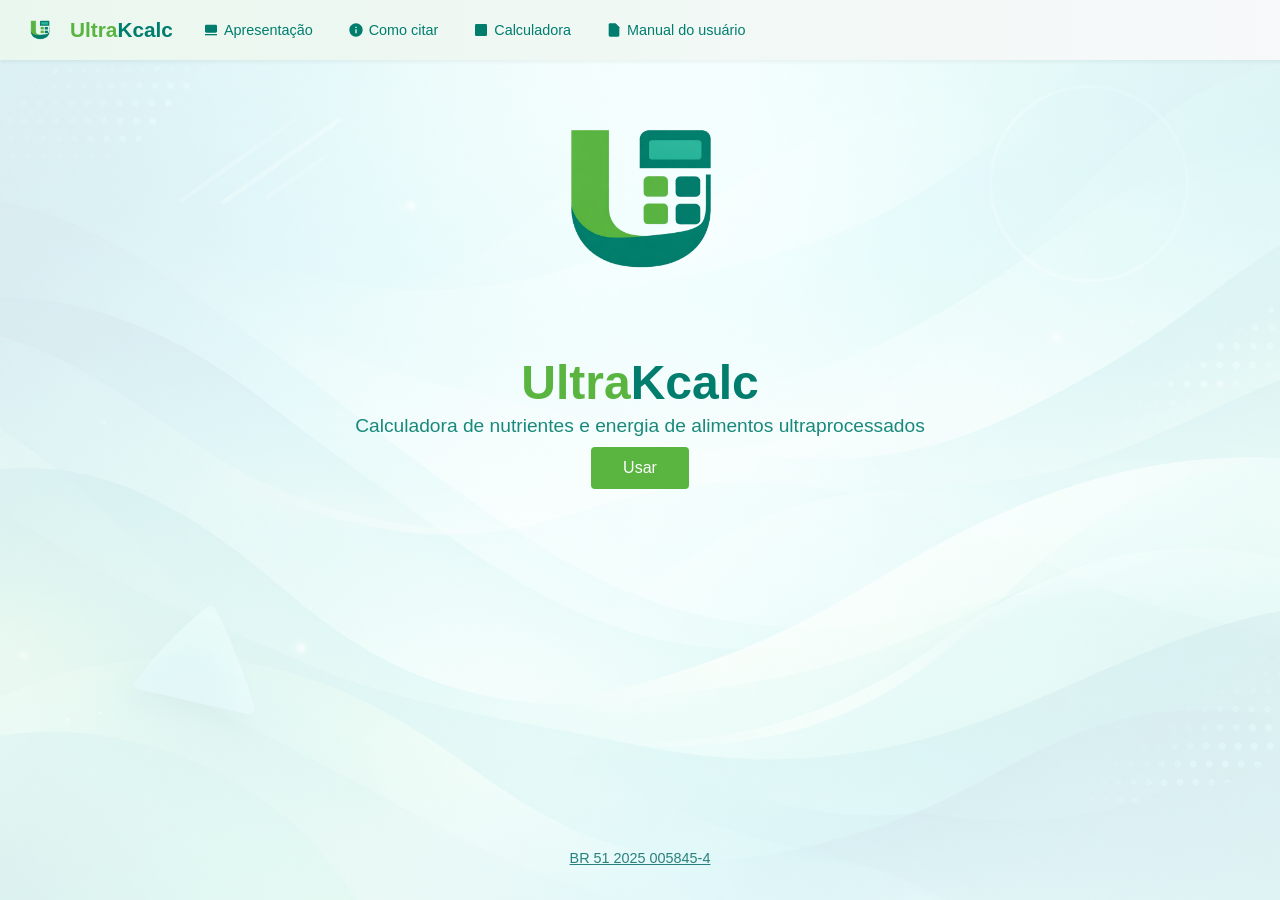
==== index.html @ 6a351f93 "Add files via upload" ====
<!DOCTYPE html>
<html lang="pt-BR">
<head>
  <meta charset="UTF-8">
  <title>UltraKcalc – Página Inicial</title>
  <!-- Define o ícone da aba do navegador usando a logo transparente -->
  <link rel="icon" type="image/png" href="69df2eb4-bfdc-4633-b414-444ce7a7c3c5.png" sizes="512x512">
  <style>
    /* Reset básico e cores de fundo gerais */
    body {
      font-family: Arial, sans-serif;
      margin: 0;
      padding: 0;
      background-color: #F7F9FB;
      color: #333;
    }

    html {
      scroll-behavior: smooth;
    }

    /* Capa principal (hero) ocupa toda a viewport e centraliza o conteúdo */
    .hero-section {
      display: flex;
      flex-direction: column;
      align-items: center;
      justify-content: center;
      height: 100vh;
      width: 100vw;
      text-align: center;
      background:
        linear-gradient(rgba(255, 255, 255, 0.85), rgba(255, 255, 255, 0.85)),
        url('hero_background.png'),
        radial-gradient(circle at 15% 25%, rgba(42, 128, 124, 0.15), rgba(42, 128, 124, 0) 60%),
        radial-gradient(circle at 85% 80%, rgba(255, 128, 92, 0.12), rgba(255, 128, 92, 0) 65%),
        linear-gradient(135deg, #EAF4F3 0%, #F7F9FB 100%);
      background-size: cover;
      background-position: center;
      background-repeat: no-repeat;
      /* Reduzimos ainda mais o padding superior para subir o logotipo, a frase e o botão "Usar" em relação ao link da patente */
      padding: 50px 20px 20px;
      box-sizing: border-box;
      position: relative;
      justify-content: flex-start;
    }

    .hero-logo {
      width: 300px;
      height: auto;
      /* leve espaçamento inferior para aproximar os elementos seguintes */
      margin-bottom: 10px;
      border-radius: 0;
      box-shadow: none;
    }

    .hero-section h1 {
      font-size: 3rem;
      /* Ajuste de margem para aproximar o título do logo e do subtítulo */
      margin: -5px 0 5px;
      font-weight: 700;
    }

    .hero-tagline {
      /* Reduza o espaço inferior do subtítulo para aproximá-lo do botão */
      margin: 0 0 10px;
      font-size: 1.2rem;
      opacity: 0.9;
    }

    .hero-btn {
      display: inline-block;
      padding: 12px 32px;
      font-size: 1rem;
      border: none;
      border-radius: 4px;
      cursor: pointer;
      background-color: #59b440;
      color: #FFFFFF;
      text-decoration: none;
      transition: background-color 0.2s ease;
    }
    .hero-btn:hover {
      background-color: #017d6e;
    }

    /* Elemento de patente posicionado no rodapé da capa */
    .hero-patent {
      position: absolute;
      bottom: 20px;
      left: 0;
      right: 0;
      text-align: center;
      font-size: 0.9rem;
      color: #2A807C;
    }
    .hero-patent a {
      color: inherit;
      text-decoration: underline;
    }

    /* Top navigation bar for page navigation */
    .topbar {
      position: fixed;
      top: 0;
      left: 0;
      width: 100%;
      /* cabeçalho suave utilizando tons inspirados no logo da UltraKcalc */
      background: linear-gradient(90deg, #EAF7EE 0%, #F7F9FB 100%);
      color: #017d6e;
      padding: 10px 20px;
      display: flex;
      align-items: center;
      justify-content: flex-start;
      z-index: 999;
      box-shadow: 0 2px 4px rgba(0,0,0,0.05);
    }
    .topbar .logo-link {
      display: flex;
      align-items: center;
      text-decoration: none;
      color: inherit;
    }
    .topbar .logo-link img {
      width: 40px;
      height: 40px;
      margin-right: 10px;
    }
    .topbar .logo-link span {
      font-size: 1.3rem;
      font-weight: bold;
    }
    .topbar .top-nav {
      display: flex;
      gap: 15px;
      margin-left: 20px;
      flex-wrap: wrap;
    }
    .topbar .top-nav a {
      display: flex;
      align-items: center;
      color: #017d6e;
      text-decoration: none;
      font-size: 0.9rem;
      padding: 6px 10px;
      border-radius: 0.35rem;
      transition: background-color 0.2s ease, color 0.2s ease;
    }
    .topbar .top-nav a svg {
      width: 16px;
      height: 16px;
      margin-right: 5px;
      fill: currentColor;
    }
    .topbar .top-nav a:hover {
      background-color: #59b440;
      color: #fff;
    }

    /* Hide original hero links, replaced by topbar */
    .hero-links {
      display: none;
    }
    .text-light {
      color: #59b440;
    }
    .text-dark {
      color: #017d6e;
    }
  </style>
</head>
<body>
  <!-- Top header with logo and navigation -->
  <header class="topbar">
    <a href="index.html" class="logo-link">
      <img src="new_logo.png" alt="UltraKcalc logo">
      <span><span style="color:#59b440;">Ultra</span><span style="color:#017d6e;">Kcalc</span></span>
    </a>
    <nav class="top-nav">
      <a href="apresentacao.html">
        <svg viewBox="0 0 24 24" aria-hidden="true">
          <rect x="3" y="4" width="18" height="12" rx="2" ry="2"></rect>
          <polygon points="10,8 16,12 10,16"></polygon>
          <rect x="3" y="18" width="18" height="2"></rect>
        </svg>
        Apresentação
      </a>
      <a href="citacao.html">
        <svg viewBox="0 0 24 24" aria-hidden="true">
          <path d="M12 2C6.48 2 2 6.48 2 12s4.48 10 10 10 10-4.48 10-10S17.52 2 12 2zm1 15h-2v-6h2v6zm0-8h-2V7h2v2z"></path>
        </svg>
        Como citar
      </a>
      <!-- Link para a calculadora -->
      <a href="calculadora.html">
        <svg viewBox="0 0 24 24" aria-hidden="true">
          <rect x="3" y="3" width="18" height="18" rx="2" ry="2"></rect>
          <rect x="6" y="6" width="3" height="3"></rect>
          <rect x="11" y="6" width="3" height="3"></rect>
          <rect x="16" y="6" width="3" height="3"></rect>
          <rect x="6" y="11" width="3" height="3"></rect>
          <rect x="11" y="11" width="3" height="3"></rect>
          <rect x="16" y="11" width="3" height="3"></rect>
          <rect x="6" y="16" width="3" height="3"></rect>
          <rect x="11" y="16" width="3" height="3"></rect>
          <rect x="16" y="16" width="3" height="3"></rect>
        </svg>
        Calculadora
      </a>
      <a href="https://drive.google.com/drive/folders/1x-SkAtpkdreA1mDAmxJscQdTvQw6Vept" target="_blank" rel="noopener noreferrer">
        <svg viewBox="0 0 24 24" aria-hidden="true">
          <path d="M14 2H6c-1.1 0-2 .9-2 2v16c0 1.1 .9 2 2 2h12c1.1 0 2-.9 2-2V8l-6-6z"></path>
          <polygon points="14,2 14,8 20,8"></polygon>
        </svg>
        Manual do usuário
      </a>
    </nav>
  </header>
  <section class="hero-section">
    <!-- Barra de navegação no topo -->
    <div class="hero-links">
      <a class="hero-link" href="apresentacao.html">
        <svg viewBox="0 0 24 24" aria-hidden="true">
          <rect x="3" y="4" width="18" height="12" rx="2" ry="2" fill="currentColor"></rect>
          <polygon points="10,8 16,12 10,16" fill="currentColor"></polygon>
          <rect x="3" y="18" width="18" height="2" fill="currentColor"></rect>
        </svg>
        Apresentação
      </a>
      <a class="hero-link" href="citacao.html">
        <svg viewBox="0 0 24 24" aria-hidden="true">
          <path d="M12 2C6.48 2 2 6.48 2 12s4.48 10 10 10 10-4.48 10-10S17.52 2 12 2zm1 15h-2v-6h2v6zm0-8h-2V7h2v2z" fill="currentColor"></path>
        </svg>
        Como citar
      </a>
      <a class="hero-link" href="https://drive.google.com/drive/folders/1x-SkAtpkdreA1mDAmxJscQdTvQw6Vept" target="_blank" rel="noopener noreferrer">
        <svg viewBox="0 0 24 24" aria-hidden="true">
          <path d="M14 2H6c-1.1 0-2 .9-2 2v16c0 1.1 .9 2 2 2h12c1.1 0 2-.9 2-2V8l-6-6z" fill="currentColor"></path>
          <polygon points="14,2 14,8 20,8" fill="currentColor"></polygon>
        </svg>
        Manual do usuário
      </a>
    </div>
    <!-- Logo e título principal -->
    <img class="hero-logo" src="new_logo.png" alt="UltraKcalc logo">
    <h1><span class="text-light">Ultra</span><span class="text-dark">Kcalc</span></h1>
    <p class="hero-tagline text-dark">Calculadora de nutrientes e energia de alimentos ultraprocessados</p>
    <!-- Botão principal redireciona para a página de cálculo -->
    <a href="calculadora.html" class="hero-btn">Usar</a>
    <!-- Patente do programa -->
    <p class="hero-patent">
      <a href="https://revistas.inpi.gov.br/pdf/Programa_de_computador2863.pdf" target="_blank" rel="noopener noreferrer">
        BR 51 2025 005845-4
      </a>
    </p>
  </section>
</body>
</html>
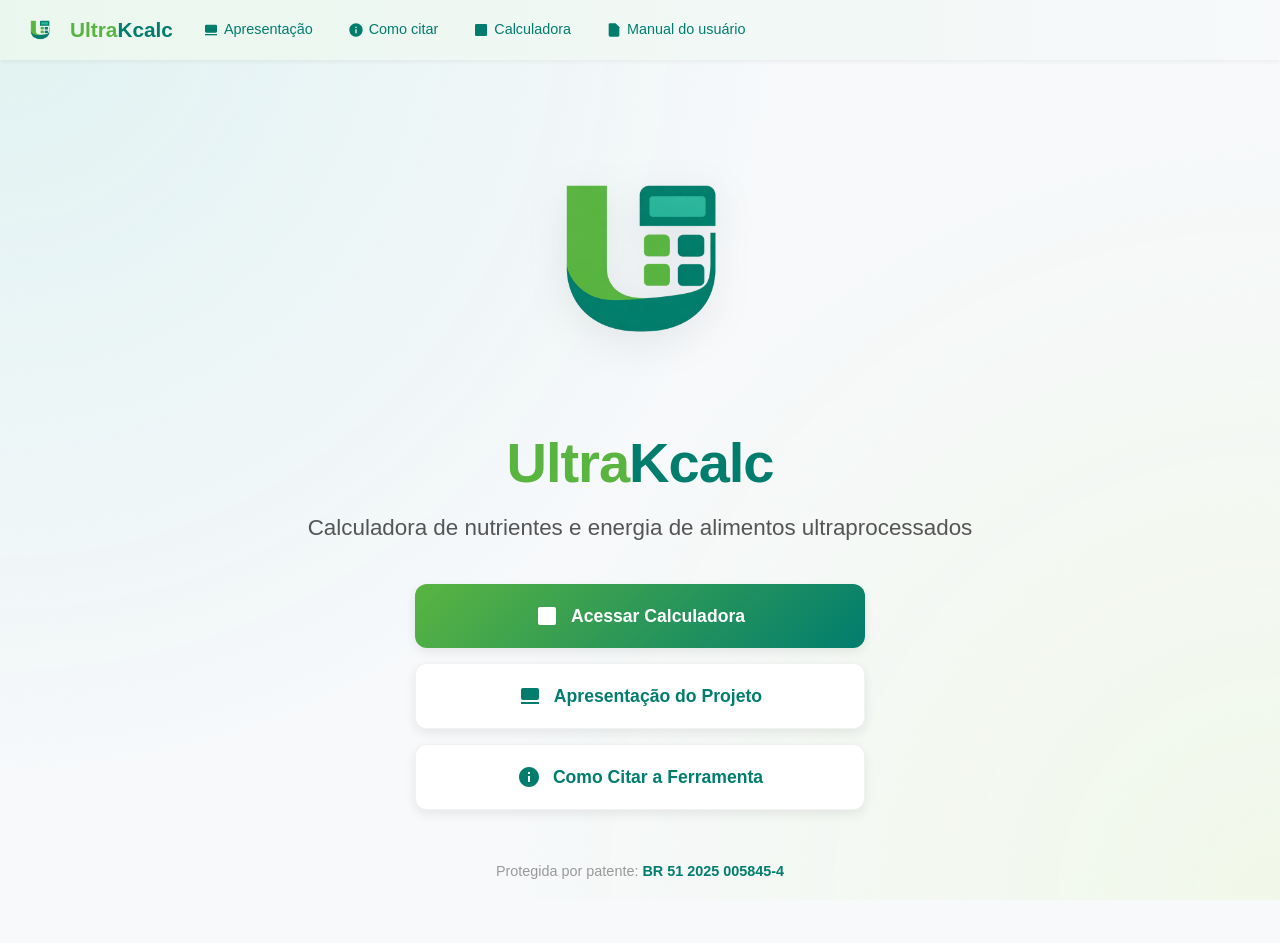
==== commit 475cc30a: "Add files via upload" ====
--- a/index.html
+++ b/index.html
@@ -1,257 +1,341 @@
 <!DOCTYPE html>
 <html lang="pt-BR">
 <head>
-  <meta charset="UTF-8">
-  <title>UltraKcalc – Página Inicial</title>
-  <!-- Define o ícone da aba do navegador usando a logo transparente -->
-  <link rel="icon" type="image/png" href="69df2eb4-bfdc-4633-b414-444ce7a7c3c5.png" sizes="512x512">
-  <style>
-    /* Reset básico e cores de fundo gerais */
-    body {
-      font-family: Arial, sans-serif;
-      margin: 0;
-      padding: 0;
-      background-color: #F7F9FB;
-      color: #333;
-    }
-
-    html {
-      scroll-behavior: smooth;
-    }
-
-    /* Capa principal (hero) ocupa toda a viewport e centraliza o conteúdo */
-    .hero-section {
-      display: flex;
-      flex-direction: column;
-      align-items: center;
-      justify-content: center;
-      height: 100vh;
-      width: 100vw;
-      text-align: center;
-      background:
-        linear-gradient(rgba(255, 255, 255, 0.85), rgba(255, 255, 255, 0.85)),
-        url('hero_background.png'),
-        radial-gradient(circle at 15% 25%, rgba(42, 128, 124, 0.15), rgba(42, 128, 124, 0) 60%),
-        radial-gradient(circle at 85% 80%, rgba(255, 128, 92, 0.12), rgba(255, 128, 92, 0) 65%),
-        linear-gradient(135deg, #EAF4F3 0%, #F7F9FB 100%);
-      background-size: cover;
-      background-position: center;
-      background-repeat: no-repeat;
-      /* Reduzimos ainda mais o padding superior para subir o logotipo, a frase e o botão "Usar" em relação ao link da patente */
-      padding: 50px 20px 20px;
-      box-sizing: border-box;
-      position: relative;
-      justify-content: flex-start;
-    }
-
-    .hero-logo {
-      width: 300px;
-      height: auto;
-      /* leve espaçamento inferior para aproximar os elementos seguintes */
-      margin-bottom: 10px;
-      border-radius: 0;
-      box-shadow: none;
-    }
-
-    .hero-section h1 {
-      font-size: 3rem;
-      /* Ajuste de margem para aproximar o título do logo e do subtítulo */
-      margin: -5px 0 5px;
-      font-weight: 700;
-    }
-
-    .hero-tagline {
-      /* Reduza o espaço inferior do subtítulo para aproximá-lo do botão */
-      margin: 0 0 10px;
-      font-size: 1.2rem;
-      opacity: 0.9;
-    }
-
-    .hero-btn {
-      display: inline-block;
-      padding: 12px 32px;
-      font-size: 1rem;
-      border: none;
-      border-radius: 4px;
-      cursor: pointer;
-      background-color: #59b440;
-      color: #FFFFFF;
-      text-decoration: none;
-      transition: background-color 0.2s ease;
-    }
-    .hero-btn:hover {
-      background-color: #017d6e;
-    }
-
-    /* Elemento de patente posicionado no rodapé da capa */
-    .hero-patent {
-      position: absolute;
-      bottom: 20px;
-      left: 0;
-      right: 0;
-      text-align: center;
-      font-size: 0.9rem;
-      color: #2A807C;
-    }
-    .hero-patent a {
-      color: inherit;
-      text-decoration: underline;
-    }
-
-    /* Top navigation bar for page navigation */
-    .topbar {
-      position: fixed;
-      top: 0;
-      left: 0;
-      width: 100%;
-      /* cabeçalho suave utilizando tons inspirados no logo da UltraKcalc */
-      background: linear-gradient(90deg, #EAF7EE 0%, #F7F9FB 100%);
-      color: #017d6e;
-      padding: 10px 20px;
-      display: flex;
-      align-items: center;
-      justify-content: flex-start;
-      z-index: 999;
-      box-shadow: 0 2px 4px rgba(0,0,0,0.05);
-    }
-    .topbar .logo-link {
-      display: flex;
-      align-items: center;
-      text-decoration: none;
-      color: inherit;
-    }
-    .topbar .logo-link img {
-      width: 40px;
-      height: 40px;
-      margin-right: 10px;
-    }
-    .topbar .logo-link span {
-      font-size: 1.3rem;
-      font-weight: bold;
-    }
-    .topbar .top-nav {
-      display: flex;
-      gap: 15px;
-      margin-left: 20px;
-      flex-wrap: wrap;
-    }
-    .topbar .top-nav a {
-      display: flex;
-      align-items: center;
-      color: #017d6e;
-      text-decoration: none;
-      font-size: 0.9rem;
-      padding: 6px 10px;
-      border-radius: 0.35rem;
-      transition: background-color 0.2s ease, color 0.2s ease;
-    }
-    .topbar .top-nav a svg {
-      width: 16px;
-      height: 16px;
-      margin-right: 5px;
-      fill: currentColor;
-    }
-    .topbar .top-nav a:hover {
-      background-color: #59b440;
-      color: #fff;
-    }
-
-    /* Hide original hero links, replaced by topbar */
-    .hero-links {
-      display: none;
-    }
-    .text-light {
-      color: #59b440;
-    }
-    .text-dark {
-      color: #017d6e;
-    }
-  </style>
+<meta charset="UTF-8">
+<meta name="viewport" content="width=device-width, initial-scale=1.0">
+<title>UltraKcalc – Página Inicial</title>
+<link rel="icon" type="image/png" href="[data-uri]" sizes="512x512">
+<style>
+:root {
+  --primary-color: #017d6e;
+  --primary-light: #EAF7EE;
+  --secondary-color: #59b440;
+  --text-color: #333;
+  --bg-color: #F7F9FB;
+  --white: #ffffff;
+  --shadow: 0 4px 12px rgba(0, 0, 0, 0.08);
+  --transition: all 0.3s ease;
+}
+
+* {
+  margin: 0;
+  padding: 0;
+  box-sizing: border-box;
+}
+
+body {
+  font-family: 'Segoe UI', Roboto, Helvetica, Arial, sans-serif;
+  background-color: var(--bg-color);
+  color: var(--text-color);
+  line-height: 1.6;
+  overflow-x: hidden;
+  min-height: 100vh;
+  display: flex;
+  flex-direction: column;
+}
+
+.topbar {
+  position: fixed;
+  top: 0;
+  left: 0;
+  width: 100%;
+  background: linear-gradient(90deg, var(--primary-light) 0%, var(--bg-color) 100%);
+  color: var(--primary-color);
+  padding: 10px 20px;
+  display: flex;
+  align-items: center;
+  justify-content: flex-start;
+  z-index: 999;
+  box-shadow: 0 2px 4px rgba(0,0,0,0.05);
+}
+
+.logo-link {
+  display: flex;
+  align-items: center;
+  text-decoration: none;
+  color: inherit;
+}
+
+.logo-link img {
+  width: 40px;
+  height: 40px;
+  margin-right: 10px;
+}
+
+.logo-link span {
+  font-size: 1.3rem;
+  font-weight: bold;
+}
+
+.top-nav {
+  display: flex;
+  gap: 15px;
+  margin-left: 20px;
+  flex-wrap: wrap;
+}
+
+.top-nav a {
+  display: flex;
+  align-items: center;
+  color: var(--primary-color);
+  text-decoration: none;
+  font-size: 0.9rem;
+  padding: 6px 10px;
+  border-radius: 0.35rem;
+  transition: background-color 0.2s ease, color 0.2s ease;
+}
+
+.top-nav a svg {
+  width: 16px;
+  height: 16px;
+  margin-right: 5px;
+  fill: currentColor;
+}
+
+.top-nav a:hover {
+  background-color: var(--secondary-color);
+  color: var(--white);
+}
+
+.bg-blobs {
+  position: fixed;
+  top: 0;
+  left: 0;
+  width: 100%;
+  height: 100%;
+  z-index: -1;
+  overflow: hidden;
+  background: radial-gradient(circle at 0% 0%, #e0f2f1 0%, transparent 50%),
+              radial-gradient(circle at 100% 100%, #f1f8e9 0%, transparent 50%);
+}
+
+.hero {
+  flex-grow: 1;
+  display: flex;
+  flex-direction: column;
+  align-items: center;
+  justify-content: center;
+  text-align: center;
+  padding: 100px 20px 60px;
+  max-width: 1000px;
+  margin: 0 auto;
+}
+
+.hero-logo-container {
+  position: relative;
+  margin-bottom: -10px;
+  animation: scaleIn 1s cubic-bezier(0.165, 0.84, 0.44, 1);
+}
+
+.hero-logo {
+  width: 320px;
+  height: auto;
+  filter: drop-shadow(0 10px 20px rgba(0,0,0,0.08));
+}
+
+.hero h1 {
+  font-size: 3.5rem;
+  font-weight: 800;
+  margin-bottom: 5px;
+  letter-spacing: -1px;
+}
+
+.text-light { color: var(--secondary-color); }
+.text-dark { color: var(--primary-color); }
+
+.hero-tagline {
+  font-size: 1.4rem;
+  color: #555;
+  margin-bottom: 40px;
+  max-width: 700px;
+  line-height: 1.4;
+}
+
+.nav-buttons {
+  display: flex;
+  flex-direction: column;
+  gap: 15px;
+  width: 100%;
+  max-width: 450px;
+  margin-bottom: 30px;
+}
+
+.btn-white {
+  background-color: var(--white);
+  color: var(--primary-color);
+  text-decoration: none;
+  padding: 18px 30px;
+  border-radius: 12px;
+  font-weight: 700;
+  font-size: 1.1rem;
+  box-shadow: var(--shadow);
+  transition: var(--transition);
+  display: flex;
+  align-items: center;
+  justify-content: center;
+  border: 1px solid rgba(0,0,0,0.05);
+}
+
+.btn-white:hover {
+  transform: translateY(-3px);
+  box-shadow: 0 8px 20px rgba(0,0,0,0.1);
+  border-color: var(--secondary-color);
+  color: var(--secondary-color);
+}
+
+.btn-white svg {
+  width: 24px;
+  height: 24px;
+  margin-right: 12px;
+  fill: currentColor;
+}
+
+.btn-primary {
+  background: linear-gradient(135deg, var(--secondary-color) 0%, var(--primary-color) 100%);
+  color: var(--white);
+  border: none;
+}
+
+.btn-primary:hover {
+  color: var(--white);
+  opacity: 0.95;
+}
+
+.hero-patent {
+  margin-top: 20px;
+  font-size: 0.9rem;
+  color: #999;
+}
+
+.hero-patent a {
+  color: var(--primary-color);
+  text-decoration: none;
+  font-weight: 600;
+}
+
+.mobile-nav {
+  display: none;
+  position: fixed;
+  bottom: 0;
+  left: 0;
+  width: 100%;
+  background: rgba(255, 255, 255, 0.95);
+  backdrop-filter: blur(10px);
+  box-shadow: 0 -5px 20px rgba(0,0,0,0.05);
+  padding: 12px 0;
+  justify-content: space-around;
+  z-index: 1000;
+}
+
+.mobile-nav a {
+  display: flex;
+  flex-direction: column;
+  align-items: center;
+  text-decoration: none;
+  color: #666;
+  font-size: 0.7rem;
+  gap: 4px;
+}
+
+.mobile-nav a.active { color: var(--primary-color); }
+.mobile-nav svg { width: 22px; height: 22px; fill: currentColor; }
+
+@keyframes fadeInUp {
+  from { opacity: 0; transform: translateY(30px); }
+  to { opacity: 1; transform: translateY(0); }
+}
+
+@keyframes scaleIn {
+  from { opacity: 0; transform: scale(0.8); }
+  to { opacity: 1; transform: scale(1); }
+}
+
+@media (max-width: 768px) {
+  .top-nav { display: none; }
+  .mobile-nav { display: flex; }
+  .hero-logo { width: 240px; }
+  .hero h1 { font-size: 2.5rem; }
+  .hero-tagline { font-size: 1.1rem; }
+  .nav-buttons { width: 90%; }
+  .hero { padding-top: 80px; padding-bottom: 100px; }
+}
+</style>
 </head>
 <body>
-  <!-- Top header with logo and navigation -->
+  <div class="bg-blobs"></div>
+
   <header class="topbar">
     <a href="index.html" class="logo-link">
-      <img src="new_logo.png" alt="UltraKcalc logo">
+      <img src="[data-uri]" alt="UltraKcalc logo">
       <span><span style="color:#59b440;">Ultra</span><span style="color:#017d6e;">Kcalc</span></span>
     </a>
     <nav class="top-nav">
       <a href="apresentacao.html">
-        <svg viewBox="0 0 24 24" aria-hidden="true">
-          <rect x="3" y="4" width="18" height="12" rx="2" ry="2"></rect>
-          <polygon points="10,8 16,12 10,16"></polygon>
-          <rect x="3" y="18" width="18" height="2"></rect>
-        </svg>
+        <svg viewBox="0 0 24 24"><rect x="3" y="4" width="18" height="12" rx="2" ry="2"></rect><polygon points="10,8 16,12 10,16"></polygon><rect x="3" y="18" width="18" height="2"></rect></svg>
         Apresentação
       </a>
       <a href="citacao.html">
-        <svg viewBox="0 0 24 24" aria-hidden="true">
-          <path d="M12 2C6.48 2 2 6.48 2 12s4.48 10 10 10 10-4.48 10-10S17.52 2 12 2zm1 15h-2v-6h2v6zm0-8h-2V7h2v2z"></path>
-        </svg>
+        <svg viewBox="0 0 24 24"><path d="M12 2C6.48 2 2 6.48 2 12s4.48 10 10 10 10-4.48 10-10S17.52 2 12 2zm1 15h-2v-6h2v6zm0-8h-2V7h2v2z"></path></svg>
         Como citar
       </a>
-      <!-- Link para a calculadora -->
       <a href="calculadora.html">
-        <svg viewBox="0 0 24 24" aria-hidden="true">
-          <rect x="3" y="3" width="18" height="18" rx="2" ry="2"></rect>
-          <rect x="6" y="6" width="3" height="3"></rect>
-          <rect x="11" y="6" width="3" height="3"></rect>
-          <rect x="16" y="6" width="3" height="3"></rect>
-          <rect x="6" y="11" width="3" height="3"></rect>
-          <rect x="11" y="11" width="3" height="3"></rect>
-          <rect x="16" y="11" width="3" height="3"></rect>
-          <rect x="6" y="16" width="3" height="3"></rect>
-          <rect x="11" y="16" width="3" height="3"></rect>
-          <rect x="16" y="16" width="3" height="3"></rect>
-        </svg>
+        <svg viewBox="0 0 24 24"><rect x="3" y="3" width="18" height="18" rx="2" ry="2"></rect><path d="M6 6h3v3H6zm5 0h3v3h-3zm5 0h3v3h-3zM6 11h3v3H6zm5 0h3v3h-3zm5 0h3v3h-3zM6 16h3v3H6zm5 0h3v3h-3zm5 0h3v3h-3z"/></svg>
         Calculadora
       </a>
       <a href="https://drive.google.com/drive/folders/1x-SkAtpkdreA1mDAmxJscQdTvQw6Vept" target="_blank" rel="noopener noreferrer">
-        <svg viewBox="0 0 24 24" aria-hidden="true">
-          <path d="M14 2H6c-1.1 0-2 .9-2 2v16c0 1.1 .9 2 2 2h12c1.1 0 2-.9 2-2V8l-6-6z"></path>
-          <polygon points="14,2 14,8 20,8"></polygon>
-        </svg>
+        <svg viewBox="0 0 24 24"><path d="M14 2H6c-1.1 0-2 .9-2 2v16c0 1.1 .9 2 2 2h12c1.1 0 2-.9 2-2V8l-6-6z"></path><polygon points="14,2 14,8 20,8"></polygon></svg>
         Manual do usuário
       </a>
     </nav>
   </header>
-  <section class="hero-section">
-    <!-- Barra de navegação no topo -->
-    <div class="hero-links">
-      <a class="hero-link" href="apresentacao.html">
-        <svg viewBox="0 0 24 24" aria-hidden="true">
-          <rect x="3" y="4" width="18" height="12" rx="2" ry="2" fill="currentColor"></rect>
-          <polygon points="10,8 16,12 10,16" fill="currentColor"></polygon>
-          <rect x="3" y="18" width="18" height="2" fill="currentColor"></rect>
-        </svg>
-        Apresentação
-      </a>
-      <a class="hero-link" href="citacao.html">
-        <svg viewBox="0 0 24 24" aria-hidden="true">
-          <path d="M12 2C6.48 2 2 6.48 2 12s4.48 10 10 10 10-4.48 10-10S17.52 2 12 2zm1 15h-2v-6h2v6zm0-8h-2V7h2v2z" fill="currentColor"></path>
-        </svg>
-        Como citar
-      </a>
-      <a class="hero-link" href="https://drive.google.com/drive/folders/1x-SkAtpkdreA1mDAmxJscQdTvQw6Vept" target="_blank" rel="noopener noreferrer">
-        <svg viewBox="0 0 24 24" aria-hidden="true">
-          <path d="M14 2H6c-1.1 0-2 .9-2 2v16c0 1.1 .9 2 2 2h12c1.1 0 2-.9 2-2V8l-6-6z" fill="currentColor"></path>
-          <polygon points="14,2 14,8 20,8" fill="currentColor"></polygon>
-        </svg>
-        Manual do usuário
-      </a>
+
+  <main class="hero">
+    <div class="hero-logo-container">
+      <img class="hero-logo" src="[data-uri]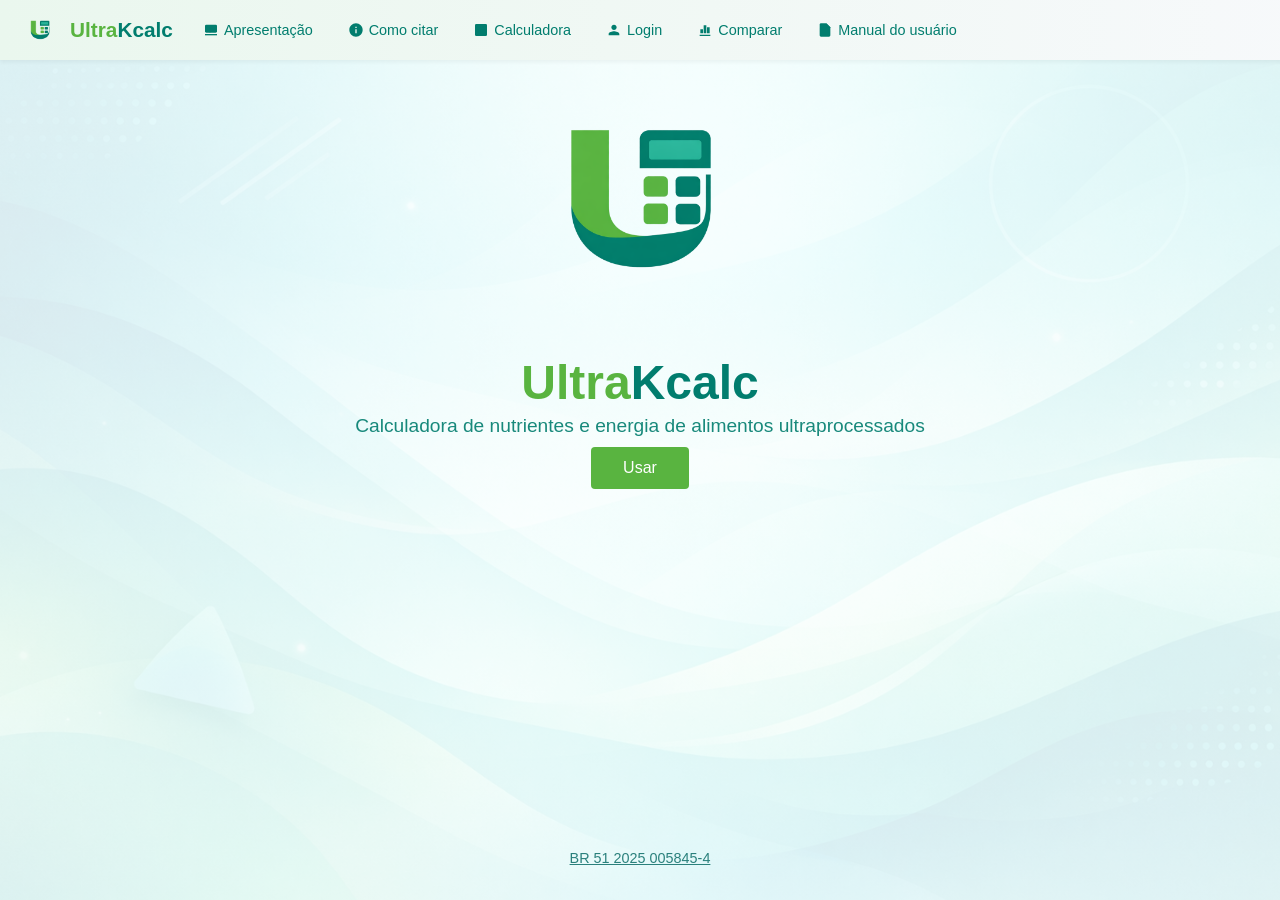
==== commit 6262481a: "Add files via upload" ====
--- a/index.html
+++ b/index.html
@@ -1,341 +1,275 @@
 <!DOCTYPE html>
 <html lang="pt-BR">
 <head>
-<meta charset="UTF-8">
-<meta name="viewport" content="width=device-width, initial-scale=1.0">
-<title>UltraKcalc – Página Inicial</title>
-<link rel="icon" type="image/png" href="[data-uri]" sizes="512x512">
-<style>
-:root {
-  --primary-color: #017d6e;
-  --primary-light: #EAF7EE;
-  --secondary-color: #59b440;
-  --text-color: #333;
-  --bg-color: #F7F9FB;
-  --white: #ffffff;
-  --shadow: 0 4px 12px rgba(0, 0, 0, 0.08);
-  --transition: all 0.3s ease;
-}
-
-* {
-  margin: 0;
-  padding: 0;
-  box-sizing: border-box;
-}
-
-body {
-  font-family: 'Segoe UI', Roboto, Helvetica, Arial, sans-serif;
-  background-color: var(--bg-color);
-  color: var(--text-color);
-  line-height: 1.6;
-  overflow-x: hidden;
-  min-height: 100vh;
-  display: flex;
-  flex-direction: column;
-}
-
-.topbar {
-  position: fixed;
-  top: 0;
-  left: 0;
-  width: 100%;
-  background: linear-gradient(90deg, var(--primary-light) 0%, var(--bg-color) 100%);
-  color: var(--primary-color);
-  padding: 10px 20px;
-  display: flex;
-  align-items: center;
-  justify-content: flex-start;
-  z-index: 999;
-  box-shadow: 0 2px 4px rgba(0,0,0,0.05);
-}
-
-.logo-link {
-  display: flex;
-  align-items: center;
-  text-decoration: none;
-  color: inherit;
-}
-
-.logo-link img {
-  width: 40px;
-  height: 40px;
-  margin-right: 10px;
-}
-
-.logo-link span {
-  font-size: 1.3rem;
-  font-weight: bold;
-}
-
-.top-nav {
-  display: flex;
-  gap: 15px;
-  margin-left: 20px;
-  flex-wrap: wrap;
-}
-
-.top-nav a {
-  display: flex;
-  align-items: center;
-  color: var(--primary-color);
-  text-decoration: none;
-  font-size: 0.9rem;
-  padding: 6px 10px;
-  border-radius: 0.35rem;
-  transition: background-color 0.2s ease, color 0.2s ease;
-}
-
-.top-nav a svg {
-  width: 16px;
-  height: 16px;
-  margin-right: 5px;
-  fill: currentColor;
-}
-
-.top-nav a:hover {
-  background-color: var(--secondary-color);
-  color: var(--white);
-}
-
-.bg-blobs {
-  position: fixed;
-  top: 0;
-  left: 0;
-  width: 100%;
-  height: 100%;
-  z-index: -1;
-  overflow: hidden;
-  background: radial-gradient(circle at 0% 0%, #e0f2f1 0%, transparent 50%),
-              radial-gradient(circle at 100% 100%, #f1f8e9 0%, transparent 50%);
-}
-
-.hero {
-  flex-grow: 1;
-  display: flex;
-  flex-direction: column;
-  align-items: center;
-  justify-content: center;
-  text-align: center;
-  padding: 100px 20px 60px;
-  max-width: 1000px;
-  margin: 0 auto;
-}
-
-.hero-logo-container {
-  position: relative;
-  margin-bottom: -10px;
-  animation: scaleIn 1s cubic-bezier(0.165, 0.84, 0.44, 1);
-}
-
-.hero-logo {
-  width: 320px;
-  height: auto;
-  filter: drop-shadow(0 10px 20px rgba(0,0,0,0.08));
-}
-
-.hero h1 {
-  font-size: 3.5rem;
-  font-weight: 800;
-  margin-bottom: 5px;
-  letter-spacing: -1px;
-}
-
-.text-light { color: var(--secondary-color); }
-.text-dark { color: var(--primary-color); }
-
-.hero-tagline {
-  font-size: 1.4rem;
-  color: #555;
-  margin-bottom: 40px;
-  max-width: 700px;
-  line-height: 1.4;
-}
-
-.nav-buttons {
-  display: flex;
-  flex-direction: column;
-  gap: 15px;
-  width: 100%;
-  max-width: 450px;
-  margin-bottom: 30px;
-}
-
-.btn-white {
-  background-color: var(--white);
-  color: var(--primary-color);
-  text-decoration: none;
-  padding: 18px 30px;
-  border-radius: 12px;
-  font-weight: 700;
-  font-size: 1.1rem;
-  box-shadow: var(--shadow);
-  transition: var(--transition);
-  display: flex;
-  align-items: center;
-  justify-content: center;
-  border: 1px solid rgba(0,0,0,0.05);
-}
-
-.btn-white:hover {
-  transform: translateY(-3px);
-  box-shadow: 0 8px 20px rgba(0,0,0,0.1);
-  border-color: var(--secondary-color);
-  color: var(--secondary-color);
-}
-
-.btn-white svg {
-  width: 24px;
-  height: 24px;
-  margin-right: 12px;
-  fill: currentColor;
-}
-
-.btn-primary {
-  background: linear-gradient(135deg, var(--secondary-color) 0%, var(--primary-color) 100%);
-  color: var(--white);
-  border: none;
-}
-
-.btn-primary:hover {
-  color: var(--white);
-  opacity: 0.95;
-}
-
-.hero-patent {
-  margin-top: 20px;
-  font-size: 0.9rem;
-  color: #999;
-}
-
-.hero-patent a {
-  color: var(--primary-color);
-  text-decoration: none;
-  font-weight: 600;
-}
-
-.mobile-nav {
-  display: none;
-  position: fixed;
-  bottom: 0;
-  left: 0;
-  width: 100%;
-  background: rgba(255, 255, 255, 0.95);
-  backdrop-filter: blur(10px);
-  box-shadow: 0 -5px 20px rgba(0,0,0,0.05);
-  padding: 12px 0;
-  justify-content: space-around;
-  z-index: 1000;
-}
-
-.mobile-nav a {
-  display: flex;
-  flex-direction: column;
-  align-items: center;
-  text-decoration: none;
-  color: #666;
-  font-size: 0.7rem;
-  gap: 4px;
-}
-
-.mobile-nav a.active { color: var(--primary-color); }
-.mobile-nav svg { width: 22px; height: 22px; fill: currentColor; }
-
-@keyframes fadeInUp {
-  from { opacity: 0; transform: translateY(30px); }
-  to { opacity: 1; transform: translateY(0); }
-}
-
-@keyframes scaleIn {
-  from { opacity: 0; transform: scale(0.8); }
-  to { opacity: 1; transform: scale(1); }
-}
-
-@media (max-width: 768px) {
-  .top-nav { display: none; }
-  .mobile-nav { display: flex; }
-  .hero-logo { width: 240px; }
-  .hero h1 { font-size: 2.5rem; }
-  .hero-tagline { font-size: 1.1rem; }
-  .nav-buttons { width: 90%; }
-  .hero { padding-top: 80px; padding-bottom: 100px; }
-}
-</style>
+  <meta charset="UTF-8">
+  <title>UltraKcalc – Página Inicial</title>
+  <!-- Define o ícone da aba do navegador usando a logo transparente -->
+  <link rel="icon" type="image/png" href="69df2eb4-bfdc-4633-b414-444ce7a7c3c5.png" sizes="512x512">
+  <style>
+    /* Reset básico e cores de fundo gerais */
+    body {
+      font-family: Arial, sans-serif;
+      margin: 0;
+      padding: 0;
+      background-color: #F7F9FB;
+      color: #333;
+    }
+
+    html {
+      scroll-behavior: smooth;
+    }
+
+    /* Capa principal (hero) ocupa toda a viewport e centraliza o conteúdo */
+    .hero-section {
+      display: flex;
+      flex-direction: column;
+      align-items: center;
+      justify-content: center;
+      height: 100vh;
+      width: 100vw;
+      text-align: center;
+      background:
+        linear-gradient(rgba(255, 255, 255, 0.85), rgba(255, 255, 255, 0.85)),
+        url('hero_background.png'),
+        radial-gradient(circle at 15% 25%, rgba(42, 128, 124, 0.15), rgba(42, 128, 124, 0) 60%),
+        radial-gradient(circle at 85% 80%, rgba(255, 128, 92, 0.12), rgba(255, 128, 92, 0) 65%),
+        linear-gradient(135deg, #EAF4F3 0%, #F7F9FB 100%);
+      background-size: cover;
+      background-position: center;
+      background-repeat: no-repeat;
+      /* Reduzimos ainda mais o padding superior para subir o logotipo, a frase e o botão "Usar" em relação ao link da patente */
+      padding: 50px 20px 20px;
+      box-sizing: border-box;
+      position: relative;
+      justify-content: flex-start;
+    }
+
+    .hero-logo {
+      width: 300px;
+      height: auto;
+      /* leve espaçamento inferior para aproximar os elementos seguintes */
+      margin-bottom: 10px;
+      border-radius: 0;
+      box-shadow: none;
+    }
+
+    .hero-section h1 {
+      font-size: 3rem;
+      /* Ajuste de margem para aproximar o título do logo e do subtítulo */
+      margin: -5px 0 5px;
+      font-weight: 700;
+    }
+
+    .hero-tagline {
+      /* Reduza o espaço inferior do subtítulo para aproximá-lo do botão */
+      margin: 0 0 10px;
+      font-size: 1.2rem;
+      opacity: 0.9;
+    }
+
+    .hero-btn {
+      display: inline-block;
+      padding: 12px 32px;
+      font-size: 1rem;
+      border: none;
+      border-radius: 4px;
+      cursor: pointer;
+      background-color: #59b440;
+      color: #FFFFFF;
+      text-decoration: none;
+      transition: background-color 0.2s ease;
+    }
+    .hero-btn:hover {
+      background-color: #017d6e;
+    }
+
+    /* Elemento de patente posicionado no rodapé da capa */
+    .hero-patent {
+      position: absolute;
+      bottom: 20px;
+      left: 0;
+      right: 0;
+      text-align: center;
+      font-size: 0.9rem;
+      color: #2A807C;
+    }
+    .hero-patent a {
+      color: inherit;
+      text-decoration: underline;
+    }
+
+    /* Top navigation bar for page navigation */
+    .topbar {
+      position: fixed;
+      top: 0;
+      left: 0;
+      width: 100%;
+      /* cabeçalho suave utilizando tons inspirados no logo da UltraKcalc */
+      background: linear-gradient(90deg, #EAF7EE 0%, #F7F9FB 100%);
+      color: #017d6e;
+      padding: 10px 20px;
+      display: flex;
+      align-items: center;
+      justify-content: flex-start;
+      z-index: 999;
+      box-shadow: 0 2px 4px rgba(0,0,0,0.05);
+    }
+    .topbar .logo-link {
+      display: flex;
+      align-items: center;
+      text-decoration: none;
+      color: inherit;
+    }
+    .topbar .logo-link img {
+      width: 40px;
+      height: 40px;
+      margin-right: 10px;
+    }
+    .topbar .logo-link span {
+      font-size: 1.3rem;
+      font-weight: bold;
+    }
+    .topbar .top-nav {
+      display: flex;
+      gap: 15px;
+      margin-left: 20px;
+      flex-wrap: wrap;
+    }
+    .topbar .top-nav a {
+      display: flex;
+      align-items: center;
+      color: #017d6e;
+      text-decoration: none;
+      font-size: 0.9rem;
+      padding: 6px 10px;
+      border-radius: 0.35rem;
+      transition: background-color 0.2s ease, color 0.2s ease;
+    }
+    .topbar .top-nav a svg {
+      width: 16px;
+      height: 16px;
+      margin-right: 5px;
+      fill: currentColor;
+    }
+    .topbar .top-nav a:hover {
+      background-color: #59b440;
+      color: #fff;
+    }
+
+    /* Hide original hero links, replaced by topbar */
+    .hero-links {
+      display: none;
+    }
+    .text-light {
+      color: #59b440;
+    }
+    .text-dark {
+      color: #017d6e;
+    }
+  </style>
 </head>
 <body>
-  <div class="bg-blobs"></div>
-
+  <!-- Top header with logo and navigation -->
   <header class="topbar">
     <a href="index.html" class="logo-link">
-      <img src="[data-uri]" alt="UltraKcalc logo">
+      <img src="new_logo.png" alt="UltraKcalc logo">
       <span><span style="color:#59b440;">Ultra</span><span style="color:#017d6e;">Kcalc</span></span>
     </a>
     <nav class="top-nav">
       <a href="apresentacao.html">
-        <svg viewBox="0 0 24 24"><rect x="3" y="4" width="18" height="12" rx="2" ry="2"></rect><polygon points="10,8 16,12 10,16"></polygon><rect x="3" y="18" width="18" height="2"></rect></svg>
+        <svg viewBox="0 0 24 24" aria-hidden="true">
+          <rect x="3" y="4" width="18" height="12" rx="2" ry="2"></rect>
+          <polygon points="10,8 16,12 10,16"></polygon>
+          <rect x="3" y="18" width="18" height="2"></rect>
+        </svg>
         Apresentação
       </a>
       <a href="citacao.html">
-        <svg viewBox="0 0 24 24"><path d="M12 2C6.48 2 2 6.48 2 12s4.48 10 10 10 10-4.48 10-10S17.52 2 12 2zm1 15h-2v-6h2v6zm0-8h-2V7h2v2z"></path></svg>
+        <svg viewBox="0 0 24 24" aria-hidden="true">
+          <path d="M12 2C6.48 2 2 6.48 2 12s4.48 10 10 10 10-4.48 10-10S17.52 2 12 2zm1 15h-2v-6h2v6zm0-8h-2V7h2v2z"></path>
+        </svg>
         Como citar
       </a>
+      <!-- Link para a calculadora -->
       <a href="calculadora.html">
-        <svg viewBox="0 0 24 24"><rect x="3" y="3" width="18" height="18" rx="2" ry="2"></rect><path d="M6 6h3v3H6zm5 0h3v3h-3zm5 0h3v3h-3zM6 11h3v3H6zm5 0h3v3h-3zm5 0h3v3h-3zM6 16h3v3H6zm5 0h3v3h-3zm5 0h3v3h-3z"/></svg>
+        <svg viewBox="0 0 24 24" aria-hidden="true">
+          <rect x="3" y="3" width="18" height="18" rx="2" ry="2"></rect>
+          <rect x="6" y="6" width="3" height="3"></rect>
+          <rect x="11" y="6" width="3" height="3"></rect>
+          <rect x="16" y="6" width="3" height="3"></rect>
+          <rect x="6" y="11" width="3" height="3"></rect>
+          <rect x="11" y="11" width="3" height="3"></rect>
+          <rect x="16" y="11" width="3" height="3"></rect>
+          <rect x="6" y="16" width="3" height="3"></rect>
+          <rect x="11" y="16" width="3" height="3"></rect>
+          <rect x="16" y="16" width="3" height="3"></rect>
+        </svg>
         Calculadora
       </a>
+      <a href="conta.html">
+        <svg viewBox="0 0 24 24" aria-hidden="true">
+          <path d="M12 12c2.21 0 4-1.79 4-4s-1.79-4-4-4-4 1.79-4 4 1.79 4 4 4zm0 2c-2.67 0-8 1.34-8 4v2h16v-2c0-2.66-5.33-4-8-4z"></path>
+        </svg>
+        Login
+      </a>
+      <a href="comparar.html">
+        <svg viewBox="0 0 24 24" aria-hidden="true">
+          <path d="M4 19h16v2H4v-2zm1-8h4v6H5v-6zm5-6h4v12h-4V5zm5 3h4v9h-4V8z"></path>
+        </svg>
+        Comparar
+      </a>
       <a href="https://drive.google.com/drive/folders/1x-SkAtpkdreA1mDAmxJscQdTvQw6Vept" target="_blank" rel="noopener noreferrer">
-        <svg viewBox="0 0 24 24"><path d="M14 2H6c-1.1 0-2 .9-2 2v16c0 1.1 .9 2 2 2h12c1.1 0 2-.9 2-2V8l-6-6z"></path><polygon points="14,2 14,8 20,8"></polygon></svg>
+        <svg viewBox="0 0 24 24" aria-hidden="true">
+          <path d="M14 2H6c-1.1 0-2 .9-2 2v16c0 1.1 .9 2 2 2h12c1.1 0 2-.9 2-2V8l-6-6z"></path>
+          <polygon points="14,2 14,8 20,8"></polygon>
+        </svg>
         Manual do usuário
       </a>
     </nav>
   </header>
-
-  <main class="hero">
-    <div class="hero-logo-container">
-      <img class="hero-logo" src="[data-uri]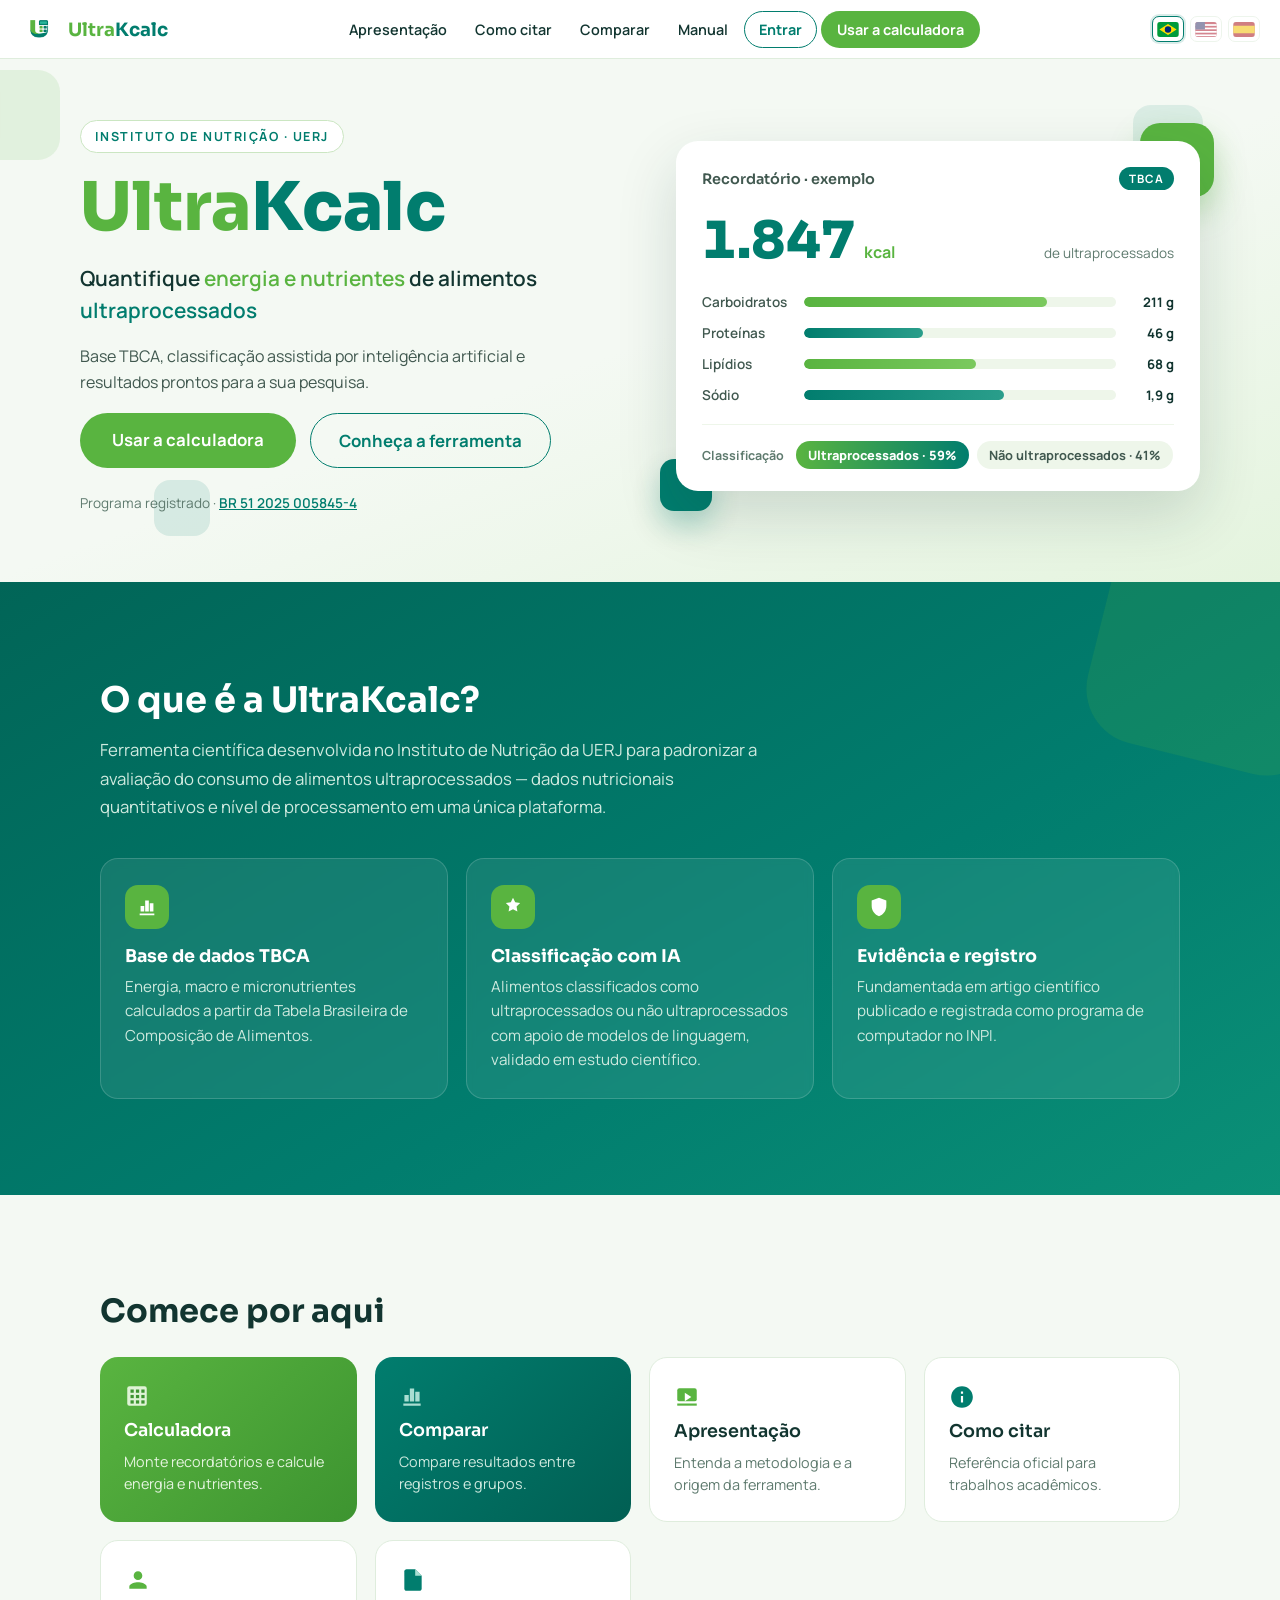
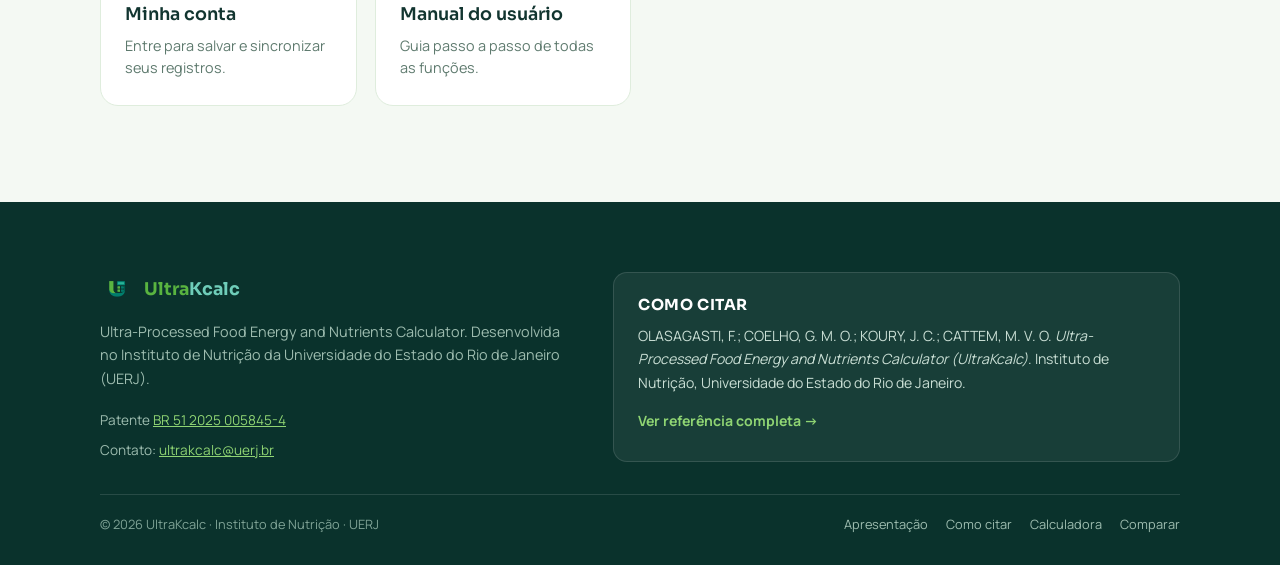
==== commit a429292e: "Add files via upload" ====
--- a/index.html
+++ b/index.html
@@ -2,274 +2,450 @@
 <html lang="pt-BR">
 <head>
   <meta charset="UTF-8">
+  <meta name="viewport" content="width=device-width, initial-scale=1.0">
   <title>UltraKcalc – Página Inicial</title>
-  <!-- Define o ícone da aba do navegador usando a logo transparente -->
   <link rel="icon" type="image/png" href="69df2eb4-bfdc-4633-b414-444ce7a7c3c5.png" sizes="512x512">
+  <link rel="preconnect" href="https://fonts.googleapis.com">
+  <link rel="preconnect" href="https://fonts.gstatic.com" crossorigin>
+  <link href="https://fonts.googleapis.com/css2?family=Sora:wght@500;600;700;800&family=Manrope:wght@400;500;600;700&display=swap" rel="stylesheet">
   <style>
-    /* Reset básico e cores de fundo gerais */
     body {
-      font-family: Arial, sans-serif;
       margin: 0;
       padding: 0;
-      background-color: #F7F9FB;
-      color: #333;
-    }
-
-    html {
-      scroll-behavior: smooth;
-    }
-
-    /* Capa principal (hero) ocupa toda a viewport e centraliza o conteúdo */
-    .hero-section {
-      display: flex;
-      flex-direction: column;
+      background: #F4F9F3;
+      color: #123530;
+      font-family: 'Manrope', Arial, sans-serif;
+    }
+    html { scroll-behavior: smooth; }
+    a { color: #017d6e; }
+    a:hover { color: #59b440; }
+
+    @keyframes ukFadeUp { from { opacity: 0; transform: translateY(22px); } to { opacity: 1; transform: translateY(0); } }
+    @keyframes ukGrowBar { from { width: 0; } }
+    @keyframes ukFloaty { 0%, 100% { transform: translateY(0) rotate(var(--rot, 0deg)); } 50% { transform: translateY(-14px) rotate(var(--rot, 0deg)); } }
+    @keyframes ukPopIn { from { opacity: 0; transform: scale(0.7); } to { opacity: 1; transform: scale(1); } }
+    @keyframes ukPulse { 0%, 100% { box-shadow: 0 0 0 0 rgba(89,180,64,0.35); } 50% { box-shadow: 0 0 0 8px rgba(89,180,64,0); } }
+
+    /* ============ Abertura ============ */
+    .abertura {
+      position: relative;
+      overflow: hidden;
+      padding: 120px 24px 70px;
+      box-sizing: border-box;
+      background: linear-gradient(160deg, #F4F9F3 55%, #E4F4DE 100%);
+    }
+    .tecla {
+      position: absolute;
+      border-radius: 22px;
+      animation: ukFloaty 7s ease-in-out infinite;
+    }
+    .abertura-grid {
+      position: relative;
+      max-width: 1120px;
+      margin: 0 auto;
+      display: grid;
+      grid-template-columns: repeat(auto-fit, minmax(320px, 1fr));
+      gap: clamp(32px, 6vw, 72px);
       align-items: center;
-      justify-content: center;
-      height: 100vh;
-      width: 100vw;
-      text-align: center;
-      background:
-        linear-gradient(rgba(255, 255, 255, 0.85), rgba(255, 255, 255, 0.85)),
-        url('hero_background.png'),
-        radial-gradient(circle at 15% 25%, rgba(42, 128, 124, 0.15), rgba(42, 128, 124, 0) 60%),
-        radial-gradient(circle at 85% 80%, rgba(255, 128, 92, 0.12), rgba(255, 128, 92, 0) 65%),
-        linear-gradient(135deg, #EAF4F3 0%, #F7F9FB 100%);
-      background-size: cover;
-      background-position: center;
-      background-repeat: no-repeat;
-      /* Reduzimos ainda mais o padding superior para subir o logotipo, a frase e o botão "Usar" em relação ao link da patente */
-      padding: 50px 20px 20px;
+    }
+    .abertura-texto { display: flex; flex-direction: column; align-items: flex-start; gap: 18px; }
+    .selo-uerj {
+      margin: 0;
+      font-size: 0.78rem; font-weight: 700; letter-spacing: 0.12em; text-transform: uppercase;
+      color: #017d6e; background: #ffffff; border: 1px solid #CBE6C2;
+      padding: 7px 14px; border-radius: 999px;
+      animation: ukFadeUp 0.6s ease-out both;
+    }
+    .abertura h1 {
+      margin: 0;
+      font-family: 'Sora', sans-serif;
+      font-size: clamp(2.6rem, 6.5vw, 4.2rem);
+      font-weight: 800; line-height: 1.08;
+      animation: ukFadeUp 0.6s ease-out 0.1s both;
+    }
+    .abertura-sub {
+      margin: 0; max-width: 480px;
+      font-size: clamp(1.1rem, 2.4vw, 1.3rem); line-height: 1.55; font-weight: 600; color: #123530;
+      text-wrap: pretty;
+      animation: ukFadeUp 0.6s ease-out 0.2s both;
+    }
+    .abertura-desc {
+      margin: 0; max-width: 480px;
+      font-size: 1rem; line-height: 1.6; color: #40584F;
+      text-wrap: pretty;
+      animation: ukFadeUp 0.6s ease-out 0.25s both;
+    }
+    .verde { color: #59b440; }
+    .teal { color: #017d6e; }
+    .abertura-ctas { display: flex; gap: 14px; flex-wrap: wrap; animation: ukFadeUp 0.6s ease-out 0.3s both; }
+    .btn-principal {
+      text-decoration: none; background: #59b440; color: #ffffff; font-weight: 700; font-size: 1.05rem;
+      padding: 15px 32px; border-radius: 999px;
+      animation: ukPulse 2.4s ease-in-out infinite;
+      transition: background-color 0.2s ease;
+    }
+    .btn-principal:hover { background: #017d6e; color: #ffffff; }
+    .btn-secundario {
+      text-decoration: none; background: transparent; color: #017d6e; font-weight: 700; font-size: 1.05rem;
+      padding: 15px 28px; border-radius: 999px; border: 1.5px solid #017d6e;
+      transition: background-color 0.2s ease, color 0.2s ease;
+    }
+    .btn-secundario:hover { background: #017d6e; color: #ffffff; }
+    .abertura-patente { margin: 8px 0 0; font-size: 0.85rem; color: #5E7A6E; animation: ukFadeUp 0.6s ease-out 0.4s both; }
+    .abertura-patente a { color: #017d6e; font-weight: 600; }
+
+    /* ============ Card de demonstração ============ */
+    .demo-wrap { position: relative; animation: ukFadeUp 0.7s ease-out 0.25s both; }
+    .demo-tecla-a {
+      position: absolute; top: -18px; right: -14px; width: 74px; height: 74px; border-radius: 20px;
+      background: #59b440; --rot: 12deg; animation: ukFloaty 6s ease-in-out infinite;
+      box-shadow: 0 14px 30px rgba(89,180,64,0.35);
+    }
+    .demo-tecla-b {
+      position: absolute; bottom: -20px; left: -16px; width: 52px; height: 52px; border-radius: 14px;
+      background: #017d6e; --rot: -10deg; animation: ukFloaty 7.5s ease-in-out infinite 0.8s;
+      box-shadow: 0 14px 30px rgba(1,125,110,0.3);
+    }
+    .demo-card {
+      position: relative; background: #ffffff; border-radius: 22px;
+      box-shadow: 0 24px 60px rgba(18,53,48,0.16);
+      padding: 26px 26px 22px; box-sizing: border-box;
+    }
+    .demo-head { display: flex; align-items: center; justify-content: space-between; gap: 12px; margin-bottom: 18px; }
+    .demo-head .titulo { font-family: 'Sora', sans-serif; font-size: 0.9rem; font-weight: 600; color: #40584F; }
+    .demo-head .tag-tbca {
+      font-size: 0.72rem; font-weight: 700; letter-spacing: 0.08em; text-transform: uppercase;
+      color: #ffffff; background: #017d6e; padding: 4px 10px; border-radius: 999px;
+    }
+    .demo-kcal { display: flex; align-items: baseline; gap: 8px; margin-bottom: 20px; }
+    .demo-kcal .valor {
+      font-family: 'Sora', sans-serif; font-size: clamp(2.4rem, 5vw, 3.2rem); font-weight: 800;
+      color: #017d6e; font-variant-numeric: tabular-nums;
+    }
+    .demo-kcal .unidade { font-size: 1rem; font-weight: 700; color: #59b440; }
+    .demo-kcal .contexto { font-size: 0.85rem; color: #5E7A6E; margin-left: auto; }
+    .demo-barras { display: flex; flex-direction: column; gap: 13px; margin-bottom: 20px; }
+    .demo-linha { display: grid; grid-template-columns: 92px 1fr 48px; align-items: center; gap: 10px; }
+    .demo-linha .rotulo { font-size: 0.85rem; font-weight: 600; color: #40584F; }
+    .demo-linha .trilha { height: 10px; background: #EEF6EA; border-radius: 999px; overflow: hidden; }
+    .demo-linha .barra { height: 100%; border-radius: 999px; animation: ukGrowBar 1.2s cubic-bezier(0.2, 0.7, 0.2, 1) both; }
+    .barra-verde { background: linear-gradient(90deg, #59b440, #7BC95E); }
+    .barra-teal { background: linear-gradient(90deg, #017d6e, #2A9E8B); }
+    .demo-linha .quantia { font-size: 0.82rem; font-weight: 700; color: #123530; text-align: right; }
+    .demo-classif { display: flex; align-items: center; gap: 8px; flex-wrap: wrap; border-top: 1px solid #EEF6EA; padding-top: 16px; }
+    .demo-classif .legenda { font-size: 0.78rem; font-weight: 700; color: #5E7A6E; margin-right: 4px; }
+    .chip {
+      font-size: 0.8rem; font-weight: 700; color: #40584F; background: #EEF6EA;
+      padding: 5px 12px; border-radius: 999px; animation: ukPopIn 0.4s ease-out both;
+    }
+    .chip-destaque { color: #ffffff; font-weight: 800; background: linear-gradient(90deg, #59b440, #017d6e); }
+
+    /* ============ Faixa "O que é" ============ */
+    .faixa-teal {
+      padding: clamp(52px, 8vw, 96px) 24px;
       box-sizing: border-box;
-      position: relative;
-      justify-content: flex-start;
-    }
-
-    .hero-logo {
-      width: 300px;
-      height: auto;
-      /* leve espaçamento inferior para aproximar os elementos seguintes */
-      margin-bottom: 10px;
-      border-radius: 0;
-      box-shadow: none;
-    }
-
-    .hero-section h1 {
-      font-size: 3rem;
-      /* Ajuste de margem para aproximar o título do logo e do subtítulo */
-      margin: -5px 0 5px;
-      font-weight: 700;
-    }
-
-    .hero-tagline {
-      /* Reduza o espaço inferior do subtítulo para aproximá-lo do botão */
-      margin: 0 0 10px;
-      font-size: 1.2rem;
-      opacity: 0.9;
-    }
-
-    .hero-btn {
-      display: inline-block;
-      padding: 12px 32px;
-      font-size: 1rem;
-      border: none;
-      border-radius: 4px;
-      cursor: pointer;
-      background-color: #59b440;
-      color: #FFFFFF;
-      text-decoration: none;
-      transition: background-color 0.2s ease;
-    }
-    .hero-btn:hover {
-      background-color: #017d6e;
-    }
-
-    /* Elemento de patente posicionado no rodapé da capa */
-    .hero-patent {
-      position: absolute;
-      bottom: 20px;
-      left: 0;
-      right: 0;
-      text-align: center;
-      font-size: 0.9rem;
-      color: #2A807C;
-    }
-    .hero-patent a {
-      color: inherit;
-      text-decoration: underline;
-    }
-
-    /* Top navigation bar for page navigation */
-    .topbar {
-      position: fixed;
-      top: 0;
-      left: 0;
-      width: 100%;
-      /* cabeçalho suave utilizando tons inspirados no logo da UltraKcalc */
-      background: linear-gradient(90deg, #EAF7EE 0%, #F7F9FB 100%);
-      color: #017d6e;
-      padding: 10px 20px;
-      display: flex;
-      align-items: center;
-      justify-content: flex-start;
-      z-index: 999;
-      box-shadow: 0 2px 4px rgba(0,0,0,0.05);
-    }
-    .topbar .logo-link {
-      display: flex;
-      align-items: center;
-      text-decoration: none;
-      color: inherit;
-    }
-    .topbar .logo-link img {
-      width: 40px;
-      height: 40px;
-      margin-right: 10px;
-    }
-    .topbar .logo-link span {
-      font-size: 1.3rem;
-      font-weight: bold;
-    }
-    .topbar .top-nav {
-      display: flex;
-      gap: 15px;
-      margin-left: 20px;
-      flex-wrap: wrap;
-    }
-    .topbar .top-nav a {
-      display: flex;
-      align-items: center;
-      color: #017d6e;
-      text-decoration: none;
-      font-size: 0.9rem;
-      padding: 6px 10px;
-      border-radius: 0.35rem;
-      transition: background-color 0.2s ease, color 0.2s ease;
-    }
-    .topbar .top-nav a svg {
-      width: 16px;
-      height: 16px;
-      margin-right: 5px;
-      fill: currentColor;
-    }
-    .topbar .top-nav a:hover {
-      background-color: #59b440;
-      color: #fff;
-    }
-
-    /* Hide original hero links, replaced by topbar */
-    .hero-links {
-      display: none;
-    }
-    .text-light {
-      color: #59b440;
-    }
-    .text-dark {
-      color: #017d6e;
+      background: linear-gradient(150deg, #016557 0%, #017d6e 60%, #0b9077 100%);
+      position: relative; overflow: hidden;
+    }
+    .faixa-teal .decorativo {
+      position: absolute; top: -60px; right: -60px; width: 240px; height: 240px;
+      border-radius: 56px; background: rgba(89,180,64,0.16); transform: rotate(14deg);
+    }
+    .faixa-conteudo { position: relative; max-width: 1080px; margin: 0 auto; display: flex; flex-direction: column; gap: 36px; }
+    .faixa-teal h2 { margin: 0 0 14px; font-family: 'Sora', sans-serif; font-size: clamp(1.6rem, 4vw, 2.2rem); color: #ffffff; }
+    .faixa-teal .intro { margin: 0; max-width: 680px; font-size: 1.05rem; line-height: 1.7; color: #CFEADF; text-wrap: pretty; }
+    .pilares { display: grid; grid-template-columns: repeat(auto-fit, minmax(250px, 1fr)); gap: 18px; }
+    .pilar {
+      background: rgba(255,255,255,0.08); border: 1px solid rgba(255,255,255,0.16);
+      border-radius: 18px; padding: 26px 24px;
+      -webkit-backdrop-filter: blur(4px); backdrop-filter: blur(4px);
+    }
+    .pilar .icone {
+      width: 44px; height: 44px; border-radius: 13px; background: #59b440;
+      display: flex; align-items: center; justify-content: center; margin-bottom: 16px;
+    }
+    .pilar .icone svg { width: 22px; height: 22px; fill: #ffffff; }
+    .pilar h3 { margin: 0 0 8px; font-family: 'Sora', sans-serif; font-size: 1.1rem; color: #ffffff; }
+    .pilar p { margin: 0; font-size: 0.95rem; line-height: 1.6; color: #CFEADF; }
+
+    /* ============ Atalhos ============ */
+    .atalhos { padding: clamp(52px, 8vw, 96px) 24px; box-sizing: border-box; background: #F4F9F3; }
+    .atalhos-conteudo { max-width: 1080px; margin: 0 auto; }
+    .atalhos h2 { margin: 0 0 26px; font-family: 'Sora', sans-serif; font-size: clamp(1.5rem, 4vw, 2rem); color: #123530; }
+    .atalhos-grid { display: grid; grid-template-columns: repeat(auto-fit, minmax(240px, 1fr)); gap: 18px; }
+    .atalho {
+      text-decoration: none; border-radius: 18px; padding: 26px 24px;
+      display: flex; flex-direction: column; gap: 10px; min-height: 130px; box-sizing: border-box;
+      transition: transform 0.2s ease, border-color 0.2s ease, box-shadow 0.2s ease;
+    }
+    .atalho:hover { transform: translateY(-4px); }
+    .atalho svg { width: 26px; height: 26px; }
+    .atalho .nome { font-family: 'Sora', sans-serif; font-size: 1.1rem; font-weight: 600; }
+    .atalho .info { font-size: 0.9rem; line-height: 1.5; }
+    .atalho-verde { background: linear-gradient(135deg, #59b440, #3d9430); }
+    .atalho-verde .nome { color: #ffffff; }
+    .atalho-verde .info { color: #E4F4DE; }
+    .atalho-teal { background: linear-gradient(135deg, #017d6e, #015f53); }
+    .atalho-teal .nome { color: #ffffff; }
+    .atalho-teal .info { color: #CFEADF; }
+    .atalho-claro { background: #ffffff; border: 1px solid #DFEDDD; }
+    .atalho-claro .nome { color: #123530; }
+    .atalho-claro .info { color: #5E7A6E; }
+    .atalho-claro:hover { border-color: #59b440; box-shadow: 0 10px 26px rgba(18,53,48,0.1); }
+
+    /* ============ Rodapé ============ */
+    .rodape { background: #0A322C; color: #C9DED4; padding: clamp(44px, 7vw, 70px) 24px 32px; box-sizing: border-box; }
+    .rodape-conteudo { max-width: 1080px; margin: 0 auto; display: flex; flex-direction: column; gap: 32px; }
+    .rodape-colunas { display: flex; flex-wrap: wrap; gap: 36px; justify-content: space-between; }
+    .rodape-marca { flex: 1 1 340px; min-width: 260px; }
+    .rodape-marca .logo-linha { display: flex; align-items: center; gap: 10px; margin-bottom: 14px; }
+    .rodape-marca img { width: 34px; height: 34px; }
+    .rodape-marca .nome { font-family: 'Sora', sans-serif; font-size: 1.1rem; font-weight: 700; }
+    .rodape-marca .nome .k { color: #6FCDB9; }
+    .rodape-marca p { margin: 0 0 18px; font-size: 0.9rem; line-height: 1.65; color: #9DBCAF; }
+    .rodape-marca .patente { margin: 0; font-size: 0.85rem; color: #9DBCAF; }
+    .rodape a { color: #8FD473; }
+    .rodape a:hover { color: #ffffff; }
+    .rodape-citacao {
+      flex: 1 1 380px; min-width: 260px;
+      background: rgba(255,255,255,0.06); border: 1px solid rgba(255,255,255,0.12);
+      border-radius: 14px; padding: 22px 24px;
+    }
+    .rodape-citacao h3 {
+      margin: 0 0 10px; font-family: 'Sora', sans-serif; font-size: 0.95rem; color: #ffffff;
+      letter-spacing: 0.04em; text-transform: uppercase;
+    }
+    .rodape-citacao p { margin: 0 0 14px; font-size: 0.88rem; line-height: 1.7; color: #C9DED4; }
+    .rodape-citacao a { font-size: 0.88rem; font-weight: 700; text-decoration: none; }
+    .rodape-citacao a:hover { text-decoration: underline; }
+    .rodape-base {
+      border-top: 1px solid rgba(255,255,255,0.12); padding-top: 20px;
+      display: flex; flex-wrap: wrap; gap: 12px 24px; align-items: center; justify-content: space-between;
+    }
+    .rodape-base .copy { font-size: 0.8rem; color: #7FA396; }
+    .rodape-base nav { display: flex; gap: 18px; flex-wrap: wrap; }
+    .rodape-base nav a { font-size: 0.8rem; color: #9DBCAF; text-decoration: none; }
+    .rodape-base nav a:hover { color: #ffffff; }
+
+    /* Revelação ao rolar */
+    .reveal { opacity: 0; transform: translateY(24px); transition: opacity 0.6s ease, transform 0.6s ease; }
+    .reveal.visivel { opacity: 1; transform: translateY(0); }
+
+    @media (prefers-reduced-motion: reduce) {
+      * { animation: none !important; transition: none !important; }
+      .reveal { opacity: 1; transform: none; }
     }
   </style>
+  <link rel="stylesheet" href="ultrakcalc_topbar.css">
 </head>
 <body>
-  <!-- Top header with logo and navigation -->
-  <header class="topbar">
-    <a href="index.html" class="logo-link">
-      <img src="new_logo.png" alt="UltraKcalc logo">
-      <span><span style="color:#59b440;">Ultra</span><span style="color:#017d6e;">Kcalc</span></span>
-    </a>
-    <nav class="top-nav">
-      <a href="apresentacao.html">
-        <svg viewBox="0 0 24 24" aria-hidden="true">
-          <rect x="3" y="4" width="18" height="12" rx="2" ry="2"></rect>
-          <polygon points="10,8 16,12 10,16"></polygon>
-          <rect x="3" y="18" width="18" height="2"></rect>
-        </svg>
-        Apresentação
-      </a>
-      <a href="citacao.html">
-        <svg viewBox="0 0 24 24" aria-hidden="true">
-          <path d="M12 2C6.48 2 2 6.48 2 12s4.48 10 10 10 10-4.48 10-10S17.52 2 12 2zm1 15h-2v-6h2v6zm0-8h-2V7h2v2z"></path>
-        </svg>
-        Como citar
-      </a>
-      <!-- Link para a calculadora -->
-      <a href="calculadora.html">
-        <svg viewBox="0 0 24 24" aria-hidden="true">
-          <rect x="3" y="3" width="18" height="18" rx="2" ry="2"></rect>
-          <rect x="6" y="6" width="3" height="3"></rect>
-          <rect x="11" y="6" width="3" height="3"></rect>
-          <rect x="16" y="6" width="3" height="3"></rect>
-          <rect x="6" y="11" width="3" height="3"></rect>
-          <rect x="11" y="11" width="3" height="3"></rect>
-          <rect x="16" y="11" width="3" height="3"></rect>
-          <rect x="6" y="16" width="3" height="3"></rect>
-          <rect x="11" y="16" width="3" height="3"></rect>
-          <rect x="16" y="16" width="3" height="3"></rect>
-        </svg>
-        Calculadora
-      </a>
-      <a href="conta.html">
-        <svg viewBox="0 0 24 24" aria-hidden="true">
-          <path d="M12 12c2.21 0 4-1.79 4-4s-1.79-4-4-4-4 1.79-4 4 1.79 4 4 4zm0 2c-2.67 0-8 1.34-8 4v2h16v-2c0-2.66-5.33-4-8-4z"></path>
-        </svg>
-        Login
-      </a>
-      <a href="comparar.html">
-        <svg viewBox="0 0 24 24" aria-hidden="true">
-          <path d="M4 19h16v2H4v-2zm1-8h4v6H5v-6zm5-6h4v12h-4V5zm5 3h4v9h-4V8z"></path>
-        </svg>
-        Comparar
-      </a>
-      <a href="https://drive.google.com/drive/folders/1x-SkAtpkdreA1mDAmxJscQdTvQw6Vept" target="_blank" rel="noopener noreferrer">
-        <svg viewBox="0 0 24 24" aria-hidden="true">
-          <path d="M14 2H6c-1.1 0-2 .9-2 2v16c0 1.1 .9 2 2 2h12c1.1 0 2-.9 2-2V8l-6-6z"></path>
-          <polygon points="14,2 14,8 20,8"></polygon>
-        </svg>
-        Manual do usuário
-      </a>
-    </nav>
-  </header>
-  <section class="hero-section">
-    <!-- Barra de navegação no topo -->
-    <div class="hero-links">
-      <a class="hero-link" href="apresentacao.html">
-        <svg viewBox="0 0 24 24" aria-hidden="true">
-          <rect x="3" y="4" width="18" height="12" rx="2" ry="2" fill="currentColor"></rect>
-          <polygon points="10,8 16,12 10,16" fill="currentColor"></polygon>
-          <rect x="3" y="18" width="18" height="2" fill="currentColor"></rect>
-        </svg>
-        Apresentação
-      </a>
-      <a class="hero-link" href="citacao.html">
-        <svg viewBox="0 0 24 24" aria-hidden="true">
-          <path d="M12 2C6.48 2 2 6.48 2 12s4.48 10 10 10 10-4.48 10-10S17.52 2 12 2zm1 15h-2v-6h2v6zm0-8h-2V7h2v2z" fill="currentColor"></path>
-        </svg>
-        Como citar
-      </a>
-      <a class="hero-link" href="conta.html">
-        <svg viewBox="0 0 24 24" aria-hidden="true">
-          <path d="M12 12c2.21 0 4-1.79 4-4s-1.79-4-4-4-4 1.79-4 4 1.79 4 4 4zm0 2c-2.67 0-8 1.34-8 4v2h16v-2c0-2.66-5.33-4-8-4z" fill="currentColor"></path>
-        </svg>
-        Login
-      </a>
-      <a class="hero-link" href="https://drive.google.com/drive/folders/1x-SkAtpkdreA1mDAmxJscQdTvQw6Vept" target="_blank" rel="noopener noreferrer">
-        <svg viewBox="0 0 24 24" aria-hidden="true">
-          <path d="M14 2H6c-1.1 0-2 .9-2 2v16c0 1.1 .9 2 2 2h12c1.1 0 2-.9 2-2V8l-6-6z" fill="currentColor"></path>
-          <polygon points="14,2 14,8 20,8" fill="currentColor"></polygon>
-        </svg>
-        Manual do usuário
-      </a>
+  <!-- Barra superior compartilhada (preenchida por ultrakcalc_topbar.js) -->
+  <header class="topbar"></header>
+
+  <!-- ============ Abertura ============ -->
+  <section class="abertura">
+    <div class="tecla" aria-hidden="true" style="top:12%; left:-30px; width:90px; height:90px; background:#59b440; opacity:0.12; --rot:-12deg;"></div>
+    <div class="tecla" aria-hidden="true" style="bottom:8%; left:12%; width:56px; height:56px; border-radius:16px; background:#017d6e; opacity:0.12; --rot:18deg; animation-duration:9s; animation-delay:1s;"></div>
+    <div class="tecla" aria-hidden="true" style="top:18%; right:6%; width:70px; height:70px; border-radius:18px; background:#017d6e; opacity:0.1; --rot:10deg; animation-duration:8s; animation-delay:0.5s;"></div>
+
+    <div class="abertura-grid">
+      <div class="abertura-texto">
+        <p class="selo-uerj">Instituto de Nutrição · UERJ</p>
+        <h1><span class="verde">Ultra</span><span class="teal">Kcalc</span></h1>
+        <p class="abertura-sub">Quantifique <span class="verde">energia e nutrientes</span> de alimentos <span class="teal">ultraprocessados</span></p>
+        <p class="abertura-desc">Base TBCA, classificação assistida por inteligência artificial e resultados prontos para a sua pesquisa.</p>
+        <div class="abertura-ctas">
+          <a href="calculadora.html" class="btn-principal">Usar a calculadora</a>
+          <a href="apresentacao.html" class="btn-secundario">Conheça a ferramenta</a>
+        </div>
+        <p class="abertura-patente">Programa registrado · <a href="https://revistas.inpi.gov.br/pdf/Programa_de_computador2863.pdf" target="_blank" rel="noopener noreferrer">BR 51 2025 005845-4</a></p>
+      </div>
+
+      <!-- Demonstração animada -->
+      <div class="demo-wrap">
+        <div class="demo-tecla-a" aria-hidden="true"></div>
+        <div class="demo-tecla-b" aria-hidden="true"></div>
+        <div class="demo-card">
+          <div class="demo-head">
+            <span class="titulo">Recordatório · exemplo</span>
+            <span class="tag-tbca">TBCA</span>
+          </div>
+          <div class="demo-kcal">
+            <span class="valor" id="kcalContador">0</span>
+            <span class="unidade">kcal</span>
+            <span class="contexto">de ultraprocessados</span>
+          </div>
+          <div class="demo-barras">
+            <div class="demo-linha">
+              <span class="rotulo">Carboidratos</span>
+              <div class="trilha"><div class="barra barra-verde" style="width:78%; animation-delay:0.5s;"></div></div>
+              <span class="quantia">211 g</span>
+            </div>
+            <div class="demo-linha">
+              <span class="rotulo">Proteínas</span>
+              <div class="trilha"><div class="barra barra-teal" style="width:38%; animation-delay:0.65s;"></div></div>
+              <span class="quantia">46 g</span>
+            </div>
+            <div class="demo-linha">
+              <span class="rotulo">Lipídios</span>
+              <div class="trilha"><div class="barra barra-verde" style="width:55%; animation-delay:0.8s;"></div></div>
+              <span class="quantia">68 g</span>
+            </div>
+            <div class="demo-linha">
+              <span class="rotulo">Sódio</span>
+              <div class="trilha"><div class="barra barra-teal" style="width:64%; animation-delay:0.95s;"></div></div>
+              <span class="quantia">1,9 g</span>
+            </div>
+          </div>
+          <div class="demo-classif">
+            <span class="legenda">Classificação</span>
+            <span class="chip chip-destaque" style="animation-delay:1.1s;">Ultraprocessados · 59%</span>
+            <span class="chip" style="animation-delay:1.25s;">Não ultraprocessados · 41%</span>
+          </div>
+        </div>
+      </div>
     </div>
-    <!-- Logo e título principal -->
-    <img class="hero-logo" src="new_logo.png" alt="UltraKcalc logo">
-    <h1><span class="text-light">Ultra</span><span class="text-dark">Kcalc</span></h1>
-    <p class="hero-tagline text-dark">Calculadora de nutrientes e energia de alimentos ultraprocessados</p>
-    <!-- Botão principal redireciona para a página de cálculo -->
-    <a href="calculadora.html" class="hero-btn">Usar</a>
-    <!-- Patente do programa -->
-    <p class="hero-patent">
-      <a href="https://revistas.inpi.gov.br/pdf/Programa_de_computador2863.pdf" target="_blank" rel="noopener noreferrer">
-        BR 51 2025 005845-4
-      </a>
-    </p>
   </section>
+
+  <!-- ============ O que é ============ -->
+  <section class="faixa-teal">
+    <div class="decorativo" aria-hidden="true"></div>
+    <div class="faixa-conteudo">
+      <div class="reveal">
+        <h2>O que é a UltraKcalc?</h2>
+        <p class="intro">Ferramenta científica desenvolvida no Instituto de Nutrição da UERJ para padronizar a avaliação do consumo de alimentos ultraprocessados — dados nutricionais quantitativos e nível de processamento em uma única plataforma.</p>
+      </div>
+      <div class="pilares">
+        <div class="pilar reveal">
+          <div class="icone"><svg viewBox="0 0 24 24"><path d="M4 19h16v2H4v-2zm1-8h4v6H5v-6zm5-6h4v12h-4V5zm5 3h4v9h-4V8z"></path></svg></div>
+          <h3>Base de dados TBCA</h3>
+          <p>Energia, macro e micronutrientes calculados a partir da Tabela Brasileira de Composição de Alimentos.</p>
+        </div>
+        <div class="pilar reveal">
+          <div class="icone"><svg viewBox="0 0 24 24"><path d="M12 2l2.4 4.9 5.4.8-3.9 3.8.9 5.4-4.8-2.5-4.8 2.5.9-5.4L4.2 7.7l5.4-.8L12 2z"></path></svg></div>
+          <h3>Classificação com IA</h3>
+          <p>Alimentos classificados como ultraprocessados ou não ultraprocessados com apoio de modelos de linguagem, validado em estudo científico.</p>
+        </div>
+        <div class="pilar reveal">
+          <div class="icone"><svg viewBox="0 0 24 24"><path d="M12 2L4 5v6c0 5 3.4 9.7 8 11 4.6-1.3 8-6 8-11V5l-8-3z"></path></svg></div>
+          <h3>Evidência e registro</h3>
+          <p>Fundamentada em artigo científico publicado e registrada como programa de computador no INPI.</p>
+        </div>
+      </div>
+    </div>
+  </section>
+
+  <!-- ============ Atalhos ============ -->
+  <section class="atalhos">
+    <div class="atalhos-conteudo">
+      <h2 class="reveal">Comece por aqui</h2>
+      <div class="atalhos-grid">
+        <a class="atalho atalho-verde reveal" href="calculadora.html">
+          <svg viewBox="0 0 24 24" fill="#DFF3D5"><rect x="3" y="3" width="18" height="18" rx="2"></rect><rect x="6" y="6" width="3" height="3" fill="#3d9430"></rect><rect x="11" y="6" width="3" height="3" fill="#3d9430"></rect><rect x="16" y="6" width="3" height="3" fill="#3d9430"></rect><rect x="6" y="11" width="3" height="3" fill="#3d9430"></rect><rect x="11" y="11" width="3" height="3" fill="#3d9430"></rect><rect x="16" y="11" width="3" height="3" fill="#3d9430"></rect><rect x="6" y="16" width="3" height="3" fill="#3d9430"></rect><rect x="11" y="16" width="3" height="3" fill="#3d9430"></rect><rect x="16" y="16" width="3" height="3" fill="#3d9430"></rect></svg>
+          <span class="nome">Calculadora</span>
+          <span class="info">Monte recordatórios e calcule energia e nutrientes.</span>
+        </a>
+        <a class="atalho atalho-teal reveal" href="comparar.html">
+          <svg viewBox="0 0 24 24" fill="#A9DED2"><path d="M4 19h16v2H4v-2zm1-8h4v6H5v-6zm5-6h4v12h-4V5zm5 3h4v9h-4V8z"></path></svg>
+          <span class="nome">Comparar</span>
+          <span class="info">Compare resultados entre registros e grupos.</span>
+        </a>
+        <a class="atalho atalho-claro reveal" href="apresentacao.html">
+          <svg viewBox="0 0 24 24" fill="#59b440"><rect x="3" y="4" width="18" height="12" rx="2"></rect><polygon points="10,8 16,12 10,16" fill="#ffffff"></polygon><rect x="3" y="18" width="18" height="2"></rect></svg>
+          <span class="nome">Apresentação</span>
+          <span class="info">Entenda a metodologia e a origem da ferramenta.</span>
+        </a>
+        <a class="atalho atalho-claro reveal" href="citacao.html">
+          <svg viewBox="0 0 24 24" fill="#017d6e"><path d="M12 2C6.48 2 2 6.48 2 12s4.48 10 10 10 10-4.48 10-10S17.52 2 12 2zm1 15h-2v-6h2v6zm0-8h-2V7h2v2z"></path></svg>
+          <span class="nome">Como citar</span>
+          <span class="info">Referência oficial para trabalhos acadêmicos.</span>
+        </a>
+        <a class="atalho atalho-claro reveal" href="conta.html">
+          <svg viewBox="0 0 24 24" fill="#59b440"><path d="M12 12c2.21 0 4-1.79 4-4s-1.79-4-4-4-4 1.79-4 4 1.79 4 4 4zm0 2c-2.67 0-8 1.34-8 4v2h16v-2c0-2.66-5.33-4-8-4z"></path></svg>
+          <span class="nome">Minha conta</span>
+          <span class="info">Entre para salvar e sincronizar seus registros.</span>
+        </a>
+        <a class="atalho atalho-claro reveal" href="manual.html">
+          <svg viewBox="0 0 24 24" fill="#017d6e"><path d="M14 2H6c-1.1 0-2 .9-2 2v16c0 1.1.9 2 2 2h12c1.1 0 2-.9 2-2V8l-6-6z"></path><polygon points="14,2 14,8 20,8" fill="#A9DED2"></polygon></svg>
+          <span class="nome">Manual do usuário</span>
+          <span class="info">Guia passo a passo de todas as funções.</span>
+        </a>
+      </div>
+    </div>
+  </section>
+
+  <!-- ============ Rodapé ============ -->
+  <footer class="rodape">
+    <div class="rodape-conteudo">
+      <div class="rodape-colunas">
+        <div class="rodape-marca">
+          <div class="logo-linha">
+            <img src="new_logo.png" alt="UltraKcalc logo">
+            <span class="nome"><span class="verde">Ultra</span><span class="k">Kcalc</span></span>
+          </div>
+          <p>Ultra-Processed Food Energy and Nutrients Calculator. Desenvolvida no Instituto de Nutrição da Universidade do Estado do Rio de Janeiro (UERJ).</p>
+          <p class="patente">Patente <a href="https://revistas.inpi.gov.br/pdf/Programa_de_computador2863.pdf" target="_blank" rel="noopener noreferrer">BR 51 2025 005845-4</a></p>
+          <p class="patente" style="margin-top: 8px;">Contato: <a href="mailto:ultrakcalc@uerj.br">ultrakcalc@uerj.br</a></p>
+        </div>
+        <div class="rodape-citacao">
+          <h3>Como citar</h3>
+          <p>OLASAGASTI, F.; COELHO, G. M. O.; KOURY, J. C.; CATTEM, M. V. O. <em>Ultra-Processed Food Energy and Nutrients Calculator (UltraKcalc)</em>. Instituto de Nutrição, Universidade do Estado do Rio de Janeiro.</p>
+          <a href="citacao.html">Ver referência completa →</a>
+        </div>
+      </div>
+      <div class="rodape-base">
+        <span class="copy">© 2026 UltraKcalc · Instituto de Nutrição · UERJ</span>
+        <nav>
+          <a href="apresentacao.html">Apresentação</a>
+          <a href="citacao.html">Como citar</a>
+          <a href="calculadora.html">Calculadora</a>
+          <a href="comparar.html">Comparar</a>
+        </nav>
+      </div>
+    </div>
+  </footer>
+
+  <script src="ultrakcalc_topbar.js" defer></script>
+  <script>
+    // Contador de kcal animado
+    (function () {
+      var el = document.getElementById('kcalContador');
+      var alvo = 1847, dur = 1600, t0 = null;
+      function passo(t) {
+        if (t0 === null) t0 = t;
+        var p = Math.min((t - t0) / dur, 1);
+        var suave = 1 - Math.pow(1 - p, 3);
+        el.textContent = Math.round(alvo * suave).toLocaleString('pt-BR');
+        if (p < 1) requestAnimationFrame(passo);
+      }
+      if (window.matchMedia('(prefers-reduced-motion: reduce)').matches) {
+        el.textContent = alvo.toLocaleString('pt-BR');
+      } else {
+        requestAnimationFrame(passo);
+      }
+    })();
+
+    // Revelação ao rolar
+    (function () {
+      var els = document.querySelectorAll('.reveal');
+      if (!('IntersectionObserver' in window)) {
+        els.forEach(function (el) { el.classList.add('visivel'); });
+        return;
+      }
+      var io = new IntersectionObserver(function (entries) {
+        entries.forEach(function (e) {
+          if (e.isIntersecting) {
+            e.target.classList.add('visivel');
+            io.unobserve(e.target);
+          }
+        });
+      }, { threshold: 0.15 });
+      els.forEach(function (el, i) {
+        el.style.transitionDelay = (i % 3) * 0.12 + 's';
+        io.observe(el);
+      });
+    })();
+  </script>
+  <script src="ultrakcalc_i18n.js" defer></script>
 </body>
 </html>
--- a/ultrakcalc_topbar.css
+++ b/ultrakcalc_topbar.css
@@ -0,0 +1,79 @@
+/* ============================================================
+   UltraKcalc — Barra superior compartilhada
+   Incluir em todas as páginas, DEPOIS do <style> da página:
+   <link rel="stylesheet" href="ultrakcalc_topbar.css">
+   <script src="ultrakcalc_topbar.js" defer></script>
+   ============================================================ */
+@import url('https://fonts.googleapis.com/css2?family=Sora:wght@500;600;700;800&family=Manrope:wght@400;500;600;700&display=swap');
+
+header.topbar {
+  position: fixed !important;
+  top: 0; left: 0; right: 0;
+  width: 100% !important;
+  box-sizing: border-box;
+  z-index: 999;
+  background: #ffffff !important;
+  -webkit-backdrop-filter: blur(12px);
+  backdrop-filter: blur(12px);
+  border-bottom: 1px solid #DFEDDD;
+  box-shadow: none !important;
+  display: flex !important;
+  align-items: center;
+  justify-content: space-between !important;
+  gap: 16px;
+  padding: 10px 20px !important;
+  font-family: 'Manrope', Arial, sans-serif;
+}
+
+header.topbar .uk-logo { display: flex; align-items: center; gap: 10px; text-decoration: none; }
+header.topbar .uk-logo img { width: 38px; height: 38px; display: block; margin: 0; }
+header.topbar .uk-logo span { font-family: 'Sora', sans-serif; font-size: 1.15rem; font-weight: 700; }
+.uk-g { color: #59b440; }
+.uk-t { color: #017d6e; }
+
+header.topbar .uk-nav { display: flex; align-items: center; gap: 4px; flex-wrap: wrap; margin: 0; }
+header.topbar .uk-nav a {
+  text-decoration: none; color: #123530; font-size: 0.9rem; font-weight: 600;
+  padding: 8px 12px; border-radius: 8px;
+  transition: background-color 0.2s ease, color 0.2s ease;
+}
+header.topbar .uk-nav a:hover,
+header.topbar .uk-nav a.uk-active { background: #E4F4DE; color: #017d6e; }
+header.topbar .uk-nav a.uk-outline {
+  color: #017d6e; font-weight: 700; padding: 8px 14px;
+  border-radius: 999px; border: 1.5px solid #017d6e; background: transparent;
+}
+header.topbar .uk-nav a.uk-outline:hover { background: #017d6e; color: #ffffff; }
+header.topbar .uk-nav a.uk-cta {
+  color: #ffffff; font-weight: 700; padding: 9px 16px;
+  border-radius: 999px; background: #59b440;
+}
+header.topbar .uk-nav a.uk-cta:hover { background: #017d6e; color: #ffffff; }
+
+/* Botão hambúrguer (mobile) */
+.uk-burger {
+  display: none; flex-direction: column; gap: 5px;
+  background: none; border: none; cursor: pointer; padding: 12px;
+}
+.uk-burger span { display: block; width: 22px; height: 2.5px; border-radius: 2px; background: #017d6e; }
+.uk-burger span:nth-child(2) { background: #59b440; }
+
+/* Menu suspenso (mobile) */
+nav.uk-menu {
+  display: none; position: fixed; top: 59px; left: 0; right: 0; z-index: 998;
+  background: #ffffff; border-bottom: 1px solid #DFEDDD;
+  box-shadow: 0 12px 30px rgba(18, 53, 48, 0.12);
+  flex-direction: column; padding: 8px 12px 16px;
+  font-family: 'Manrope', Arial, sans-serif;
+}
+nav.uk-menu.uk-open { display: flex; }
+nav.uk-menu a { text-decoration: none; color: #123530; font-weight: 600; font-size: 1rem; padding: 14px 16px; border-radius: 10px; }
+nav.uk-menu a:hover { background: #E4F4DE; }
+nav.uk-menu a.uk-cta { color: #ffffff; background: #59b440; font-weight: 700; border-radius: 12px; margin: 8px 4px; text-align: center; }
+nav.uk-menu a.uk-cta:hover { background: #017d6e; }
+nav.uk-menu a.uk-outline { color: #017d6e; font-weight: 700; }
+
+@media (max-width: 880px) {
+  header.topbar .uk-nav { display: none; }
+  .uk-burger { display: flex; }
+}
